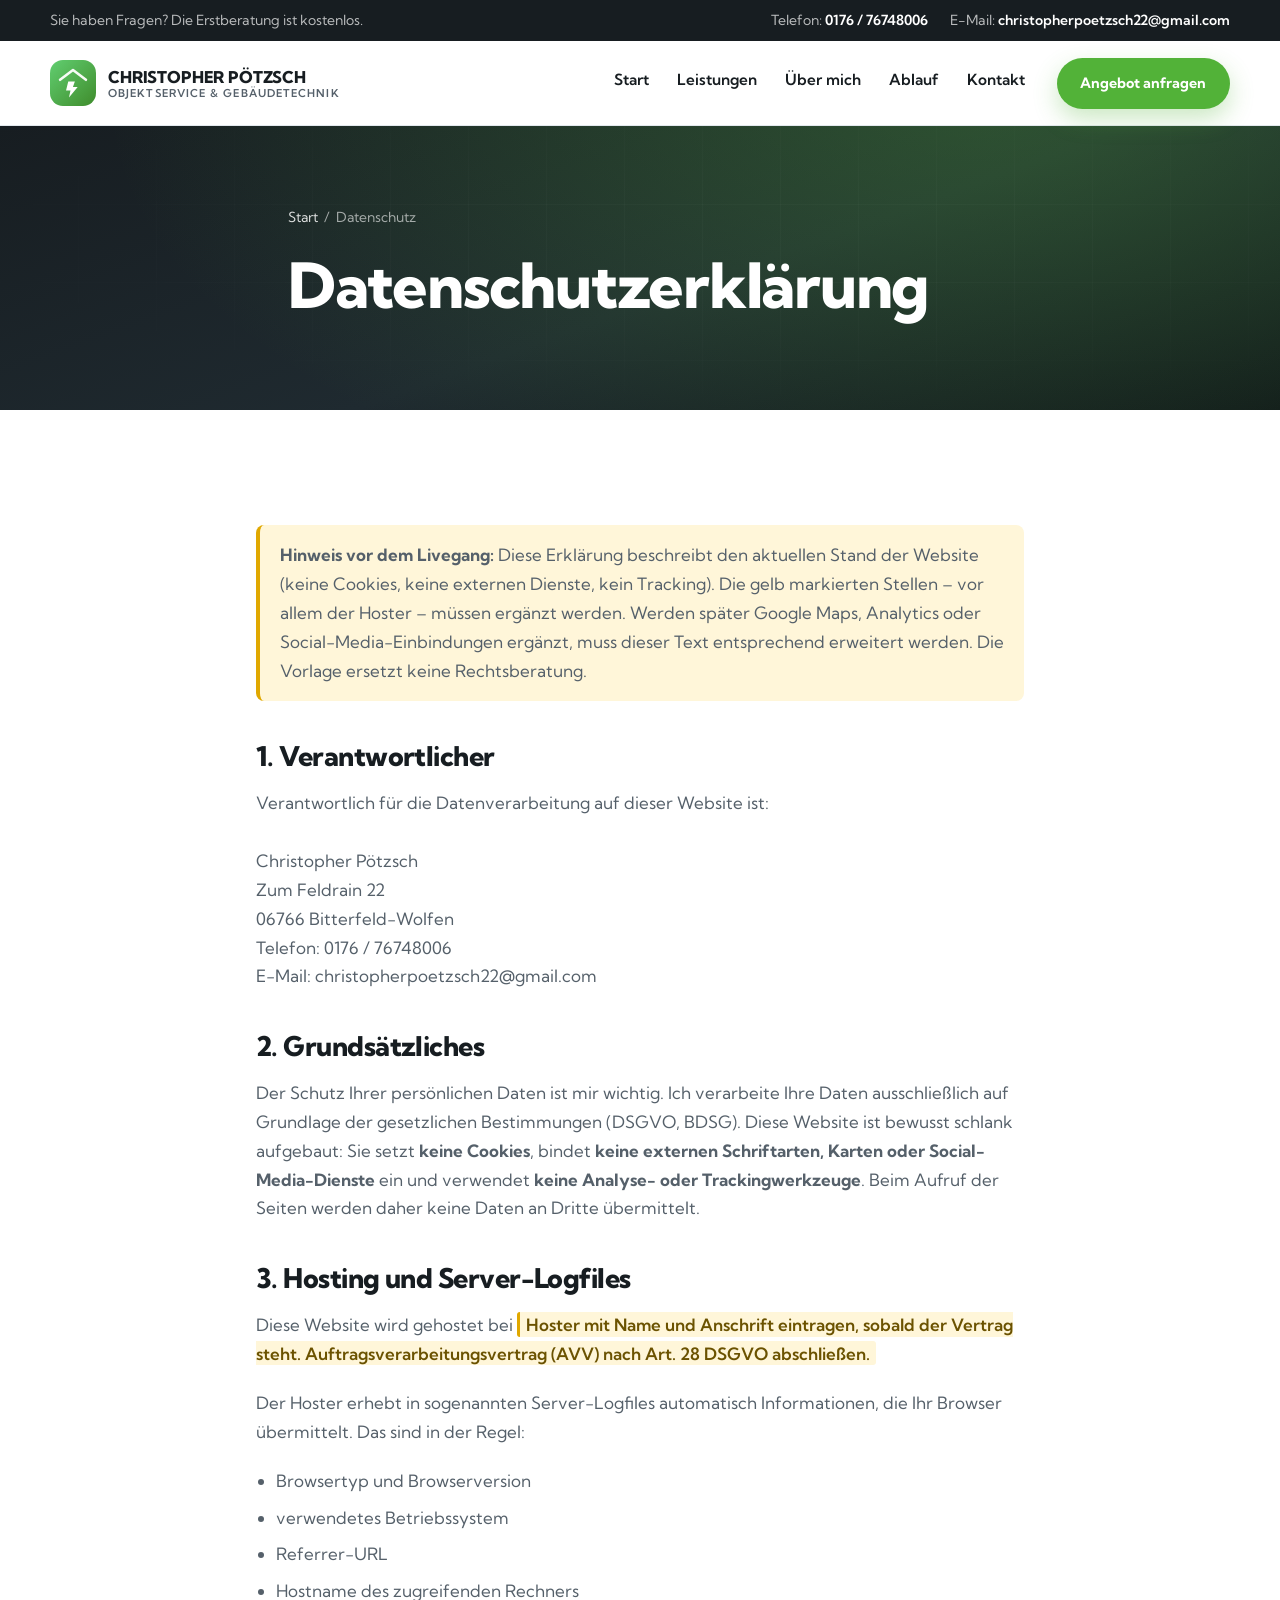
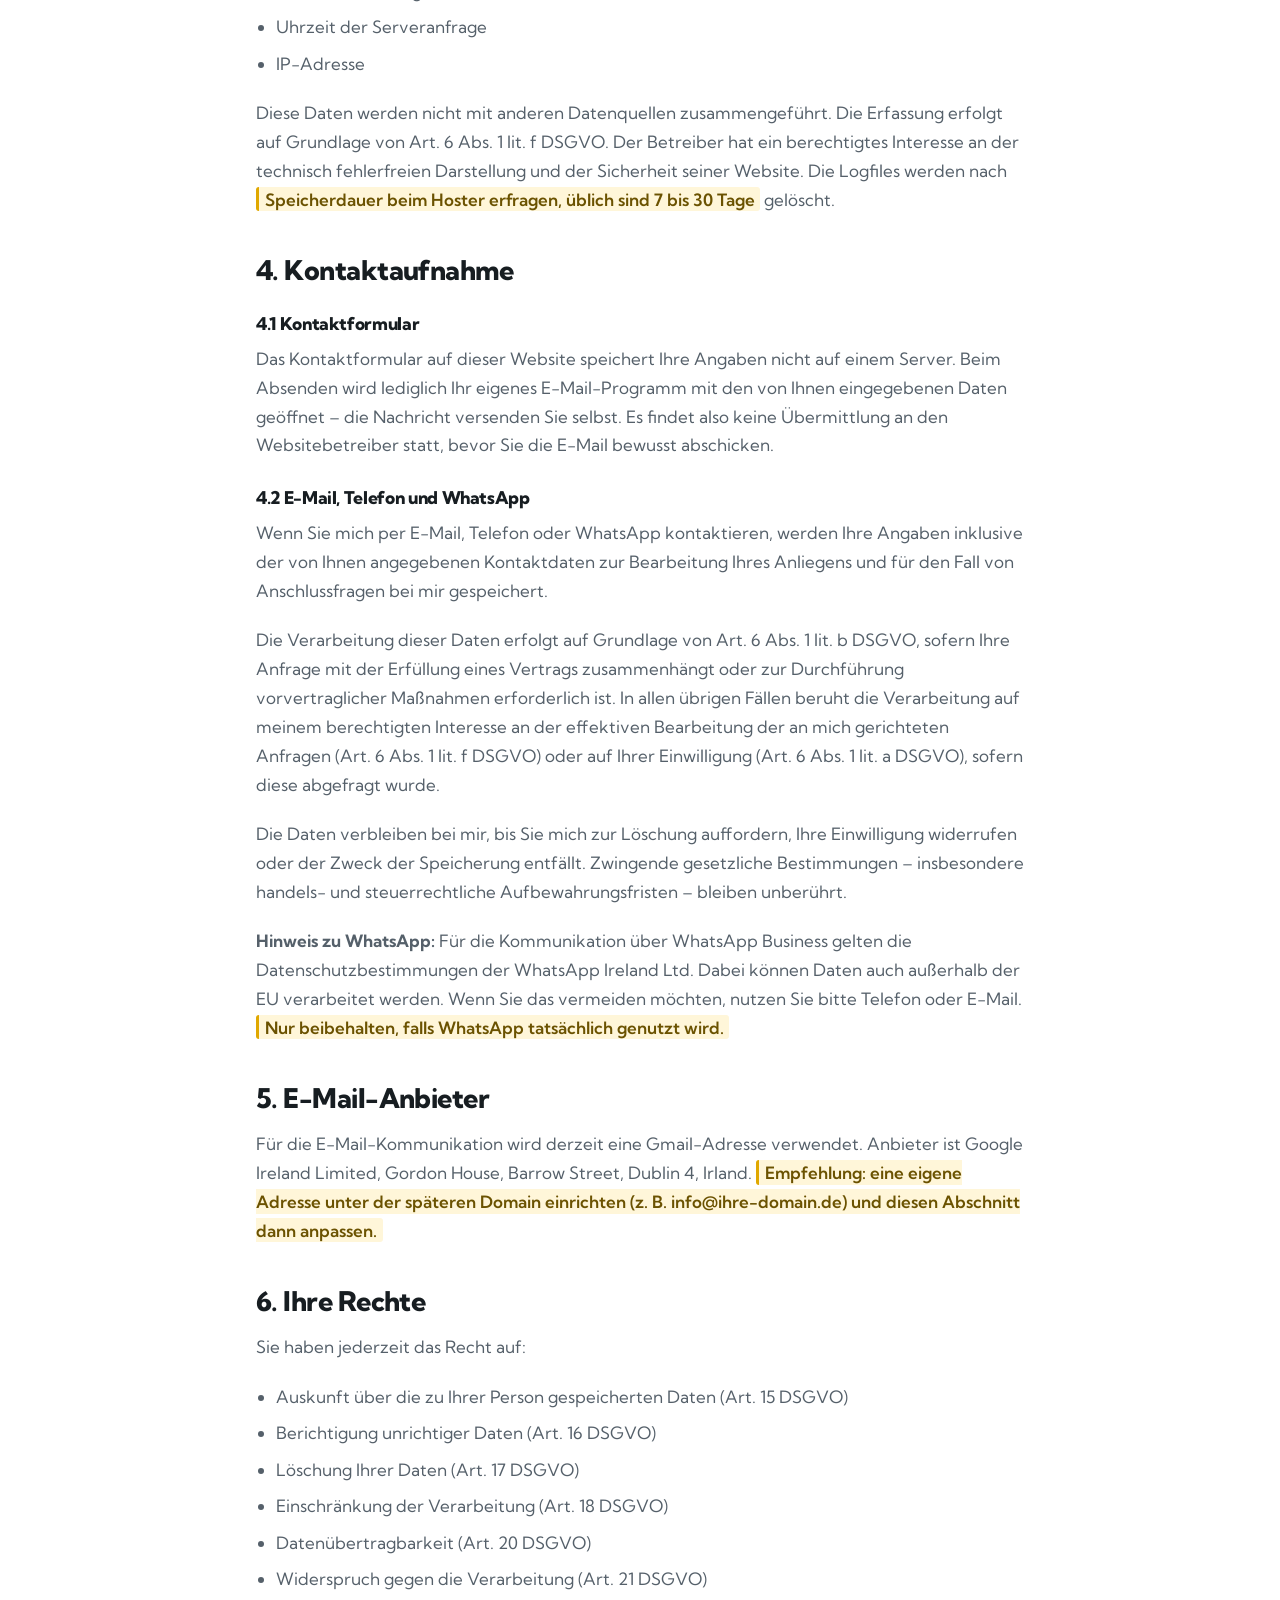
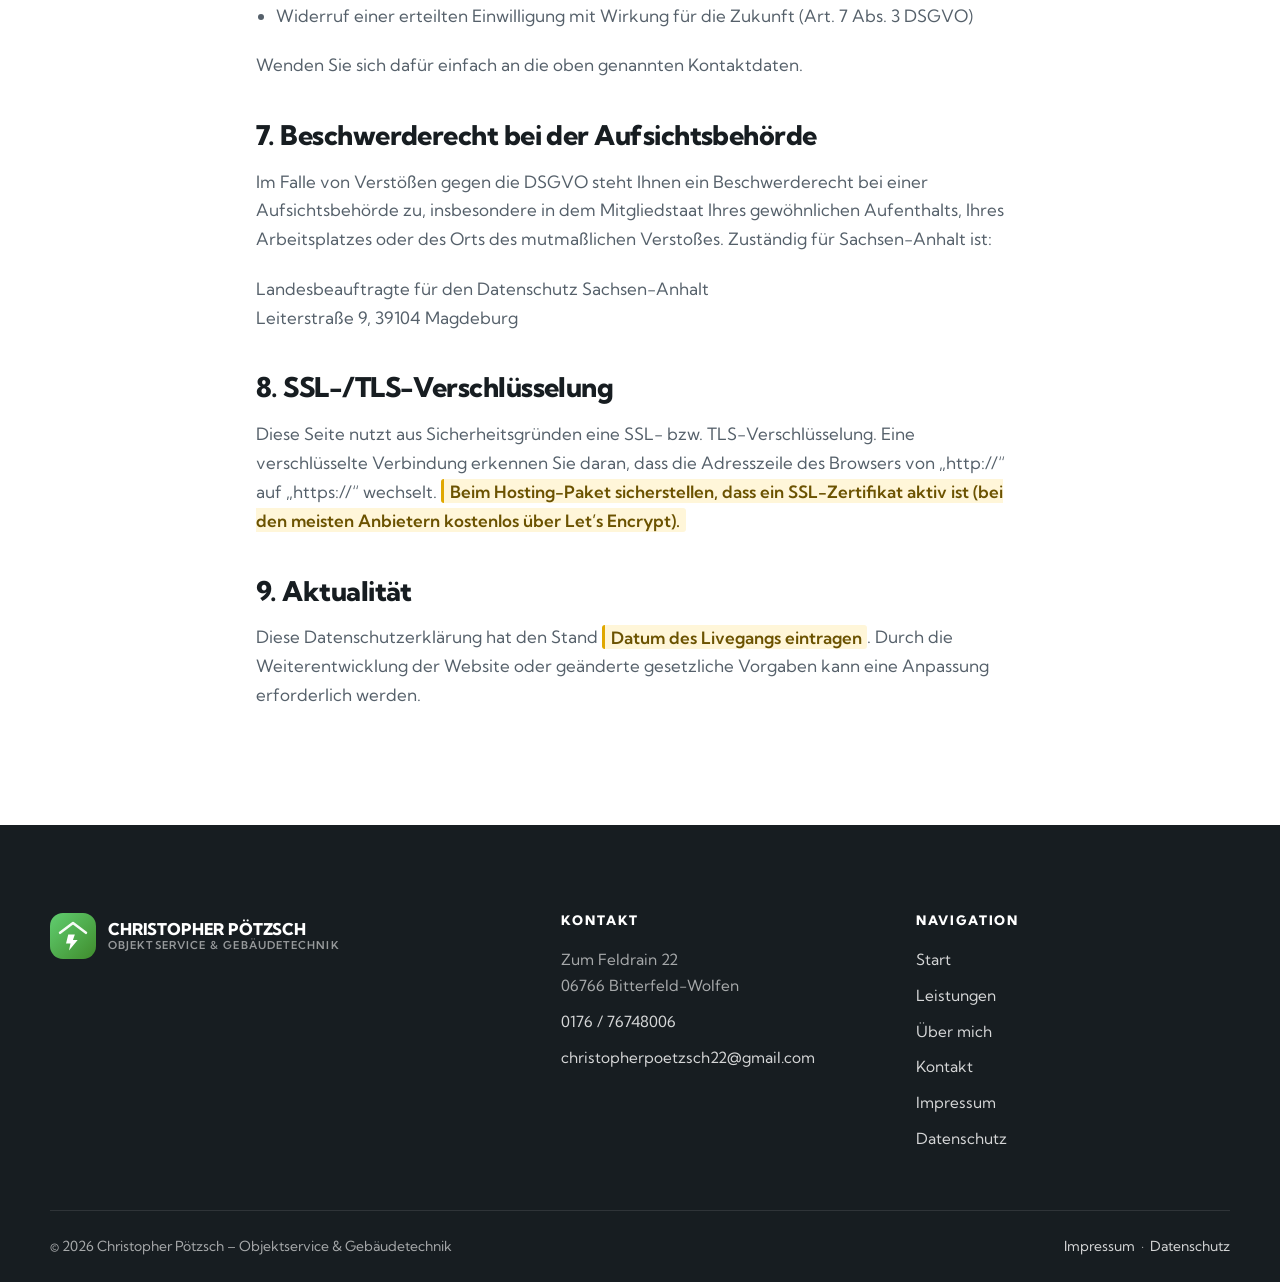
==== datenschutz.html @ bf3cfa96 "Initial" ====
<!DOCTYPE html>
<html lang="de">
<head>
<meta charset="UTF-8">
<meta name="viewport" content="width=device-width, initial-scale=1">
<title>Datenschutzerklärung – Christopher Pötzsch | Objektservice &amp; Gebäudetechnik</title>
<meta name="description" content="Informationen zur Verarbeitung personenbezogener Daten nach DSGVO.">
<meta name="robots" content="noindex, follow">
<link rel="icon" href="assets/img/logo.svg" type="image/svg+xml">
<script>document.documentElement.classList.add('js');</script>
<link rel="stylesheet" href="assets/css/style.css">
</head>
<body>
<a class="skip-link" href="#main">Zum Inhalt springen</a>

<div class="topbar">
  <div class="wrap topbar__inner">
    <span class="topbar__note">Sie haben Fragen? Die Erstberatung ist kostenlos.</span>
    <div class="topbar__contact">
      <span>Telefon: <a href="tel:+4917676748006">0176 / 76748006</a></span>
      <span>E-Mail: <a href="mailto:christopherpoetzsch22@gmail.com">christopherpoetzsch22@gmail.com</a></span>
    </div>
  </div>
</div>

<header class="header">
  <div class="wrap header__inner">
    <a class="logo" href="index.html">
      <img class="logo__mark" src="assets/img/logo.svg" alt="" width="46" height="46">
      <span class="logo__text">
        <span class="logo__name">Christopher Pötzsch</span>
        <span class="logo__sub">Objektservice &amp; Gebäudetechnik</span>
      </span>
    </a>
    <button class="nav-toggle" type="button" aria-expanded="false" aria-controls="hauptnavigation" aria-label="Menü öffnen">
      <span></span><span></span><span></span>
    </button>
    <nav class="nav" id="hauptnavigation" aria-label="Hauptnavigation">
      <ul class="nav__list">
        <li><a href="index.html">Start</a></li>
        <li><a href="leistungen.html">Leistungen</a></li>
        <li><a href="ueber-mich.html">Über mich</a></li>
        <li><a href="index.html#ablauf">Ablauf</a></li>
        <li><a href="kontakt.html">Kontakt</a></li>
      </ul>
      <a class="btn btn--primary btn--sm" href="kontakt.html">Angebot anfragen</a>
    </nav>
  </div>
</header>

<main id="main">

  <section class="hero hero--sub">
    <div class="wrap hero__inner">
      <p class="breadcrumb"><a href="index.html">Start</a> &nbsp;/&nbsp; Datenschutz</p>
      <h1>Datenschutzerklärung</h1>
    </div>
  </section>

  <section class="section">
    <div class="wrap legal">

      <p style="background:#fff6d9;border-left:4px solid #e0a800;padding:1rem 1.25rem;border-radius:8px;">
        <strong>Hinweis vor dem Livegang:</strong> Diese Erklärung beschreibt den aktuellen
        Stand der Website (keine Cookies, keine externen Dienste, kein Tracking). Die gelb
        markierten Stellen – vor allem der Hoster – müssen ergänzt werden. Werden später
        Google Maps, Analytics oder Social-Media-Einbindungen ergänzt, muss dieser Text
        entsprechend erweitert werden. Die Vorlage ersetzt keine Rechtsberatung.
      </p>

      <h2>1. Verantwortlicher</h2>
      <p>
        Verantwortlich für die Datenverarbeitung auf dieser Website ist:<br><br>
        Christopher Pötzsch<br>
        Zum Feldrain 22<br>
        06766 Bitterfeld-Wolfen<br>
        Telefon: 0176 / 76748006<br>
        E-Mail: christopherpoetzsch22@gmail.com
      </p>

      <h2>2. Grundsätzliches</h2>
      <p>
        Der Schutz Ihrer persönlichen Daten ist mir wichtig. Ich verarbeite Ihre Daten
        ausschließlich auf Grundlage der gesetzlichen Bestimmungen (DSGVO, BDSG). Diese
        Website ist bewusst schlank aufgebaut: Sie setzt <strong>keine Cookies</strong>,
        bindet <strong>keine externen Schriftarten, Karten oder Social-Media-Dienste</strong>
        ein und verwendet <strong>keine Analyse- oder Trackingwerkzeuge</strong>. Beim Aufruf
        der Seiten werden daher keine Daten an Dritte übermittelt.
      </p>

      <h2>3. Hosting und Server-Logfiles</h2>
      <p>
        Diese Website wird gehostet bei
        <span class="placeholder">Hoster mit Name und Anschrift eintragen, sobald der Vertrag steht.
        Auftragsverarbeitungsvertrag (AVV) nach Art. 28 DSGVO abschließen.</span>
      </p>
      <p>
        Der Hoster erhebt in sogenannten Server-Logfiles automatisch Informationen, die Ihr
        Browser übermittelt. Das sind in der Regel:
      </p>
      <ul>
        <li>Browsertyp und Browserversion</li>
        <li>verwendetes Betriebssystem</li>
        <li>Referrer-URL</li>
        <li>Hostname des zugreifenden Rechners</li>
        <li>Uhrzeit der Serveranfrage</li>
        <li>IP-Adresse</li>
      </ul>
      <p>
        Diese Daten werden nicht mit anderen Datenquellen zusammengeführt. Die Erfassung
        erfolgt auf Grundlage von Art. 6 Abs. 1 lit. f DSGVO. Der Betreiber hat ein
        berechtigtes Interesse an der technisch fehlerfreien Darstellung und der Sicherheit
        seiner Website. Die Logfiles werden nach
        <span class="placeholder">Speicherdauer beim Hoster erfragen, üblich sind 7 bis 30 Tage</span>
        gelöscht.
      </p>

      <h2>4. Kontaktaufnahme</h2>

      <h3>4.1 Kontaktformular</h3>
      <p>
        Das Kontaktformular auf dieser Website speichert Ihre Angaben nicht auf einem Server.
        Beim Absenden wird lediglich Ihr eigenes E-Mail-Programm mit den von Ihnen
        eingegebenen Daten geöffnet – die Nachricht versenden Sie selbst. Es findet also
        keine Übermittlung an den Websitebetreiber statt, bevor Sie die E-Mail bewusst
        abschicken.
      </p>

      <h3>4.2 E-Mail, Telefon und WhatsApp</h3>
      <p>
        Wenn Sie mich per E-Mail, Telefon oder WhatsApp kontaktieren, werden Ihre Angaben
        inklusive der von Ihnen angegebenen Kontaktdaten zur Bearbeitung Ihres Anliegens und
        für den Fall von Anschlussfragen bei mir gespeichert.
      </p>
      <p>
        Die Verarbeitung dieser Daten erfolgt auf Grundlage von Art. 6 Abs. 1 lit. b DSGVO,
        sofern Ihre Anfrage mit der Erfüllung eines Vertrags zusammenhängt oder zur
        Durchführung vorvertraglicher Maßnahmen erforderlich ist. In allen übrigen Fällen
        beruht die Verarbeitung auf meinem berechtigten Interesse an der effektiven
        Bearbeitung der an mich gerichteten Anfragen (Art. 6 Abs. 1 lit. f DSGVO) oder auf
        Ihrer Einwilligung (Art. 6 Abs. 1 lit. a DSGVO), sofern diese abgefragt wurde.
      </p>
      <p>
        Die Daten verbleiben bei mir, bis Sie mich zur Löschung auffordern, Ihre Einwilligung
        widerrufen oder der Zweck der Speicherung entfällt. Zwingende gesetzliche
        Bestimmungen – insbesondere handels- und steuerrechtliche Aufbewahrungsfristen –
        bleiben unberührt.
      </p>
      <p>
        <strong>Hinweis zu WhatsApp:</strong> Für die Kommunikation über WhatsApp Business
        gelten die Datenschutzbestimmungen der WhatsApp Ireland Ltd. Dabei können Daten auch
        außerhalb der EU verarbeitet werden. Wenn Sie das vermeiden möchten, nutzen Sie bitte
        Telefon oder E-Mail.
        <span class="placeholder">Nur beibehalten, falls WhatsApp tatsächlich genutzt wird.</span>
      </p>

      <h2>5. E-Mail-Anbieter</h2>
      <p>
        Für die E-Mail-Kommunikation wird derzeit eine Gmail-Adresse verwendet. Anbieter ist
        Google Ireland Limited, Gordon House, Barrow Street, Dublin 4, Irland.
        <span class="placeholder">Empfehlung: eine eigene Adresse unter der späteren Domain einrichten
        (z. B. info@ihre-domain.de) und diesen Abschnitt dann anpassen.</span>
      </p>

      <h2>6. Ihre Rechte</h2>
      <p>Sie haben jederzeit das Recht auf:</p>
      <ul>
        <li>Auskunft über die zu Ihrer Person gespeicherten Daten (Art. 15 DSGVO)</li>
        <li>Berichtigung unrichtiger Daten (Art. 16 DSGVO)</li>
        <li>Löschung Ihrer Daten (Art. 17 DSGVO)</li>
        <li>Einschränkung der Verarbeitung (Art. 18 DSGVO)</li>
        <li>Datenübertragbarkeit (Art. 20 DSGVO)</li>
        <li>Widerspruch gegen die Verarbeitung (Art. 21 DSGVO)</li>
        <li>Widerruf einer erteilten Einwilligung mit Wirkung für die Zukunft (Art. 7 Abs. 3 DSGVO)</li>
      </ul>
      <p>
        Wenden Sie sich dafür einfach an die oben genannten Kontaktdaten.
      </p>

      <h2>7. Beschwerderecht bei der Aufsichtsbehörde</h2>
      <p>
        Im Falle von Verstößen gegen die DSGVO steht Ihnen ein Beschwerderecht bei einer
        Aufsichtsbehörde zu, insbesondere in dem Mitgliedstaat Ihres gewöhnlichen
        Aufenthalts, Ihres Arbeitsplatzes oder des Orts des mutmaßlichen Verstoßes.
        Zuständig für Sachsen-Anhalt ist:
      </p>
      <p>
        Landesbeauftragte für den Datenschutz Sachsen-Anhalt<br>
        Leiterstraße 9, 39104 Magdeburg
      </p>

      <h2>8. SSL-/TLS-Verschlüsselung</h2>
      <p>
        Diese Seite nutzt aus Sicherheitsgründen eine SSL- bzw. TLS-Verschlüsselung. Eine
        verschlüsselte Verbindung erkennen Sie daran, dass die Adresszeile des Browsers von
        „http://“ auf „https://“ wechselt.
        <span class="placeholder">Beim Hosting-Paket sicherstellen, dass ein SSL-Zertifikat aktiv ist
        (bei den meisten Anbietern kostenlos über Let’s Encrypt).</span>
      </p>

      <h2>9. Aktualität</h2>
      <p>
        Diese Datenschutzerklärung hat den Stand
        <span class="placeholder">Datum des Livegangs eintragen</span>.
        Durch die Weiterentwicklung der Website oder geänderte gesetzliche Vorgaben kann eine
        Anpassung erforderlich werden.
      </p>

    </div>
  </section>

</main>

<footer class="footer">
  <div class="wrap footer__grid">
    <div>
      <a class="logo" href="index.html">
        <img class="logo__mark" src="assets/img/logo.svg" alt="" width="46" height="46">
        <span class="logo__text">
          <span class="logo__name">Christopher Pötzsch</span>
          <span class="logo__sub">Objektservice &amp; Gebäudetechnik</span>
        </span>
      </a>
    </div>
    <div>
      <h4>Kontakt</h4>
      <ul>
        <li>Zum Feldrain 22<br>06766 Bitterfeld-Wolfen</li>
        <li><a href="tel:+4917676748006">0176 / 76748006</a></li>
        <li><a href="mailto:christopherpoetzsch22@gmail.com">christopherpoetzsch22@gmail.com</a></li>
      </ul>
    </div>
    <div>
      <h4>Navigation</h4>
      <ul>
        <li><a href="index.html">Start</a></li>
        <li><a href="leistungen.html">Leistungen</a></li>
        <li><a href="ueber-mich.html">Über mich</a></li>
        <li><a href="kontakt.html">Kontakt</a></li>
        <li><a href="impressum.html">Impressum</a></li>
        <li><a href="datenschutz.html">Datenschutz</a></li>
      </ul>
    </div>
  </div>
  <div class="wrap footer__bar">
    <span>&copy; <span data-year>2026</span> Christopher Pötzsch – Objektservice &amp; Gebäudetechnik</span>
    <span><a href="impressum.html">Impressum</a> &nbsp;·&nbsp; <a href="datenschutz.html">Datenschutz</a></span>
  </div>
</footer>

<script src="assets/js/main.js" defer></script>
</body>
</html>
---- assets/css/style.css ----
/* ==========================================================================
   Christopher Pötzsch – Objektservice & Gebäudetechnik
   Stylesheet – handgeschrieben, keine externen Abhängigkeiten (DSGVO).
   ========================================================================== */

/* --- Schrift: lokal gehostet, keine Google-/Bunny-CDN-Verbindung ---------- */
@font-face {
  font-family: 'Kumbh Sans';
  font-style: normal;
  font-weight: 300 800;
  font-display: swap;
  src: url('../fonts/kumbh-sans-latin-ext.woff2') format('woff2');
  unicode-range: U+0100-02BA, U+02BD-02C5, U+02C7-02CC, U+02CE-02D7, U+02DD-02FF,
    U+0304, U+0308, U+0329, U+1D00-1DBF, U+1E00-1E9F, U+1EF2-1EFF, U+2020,
    U+20A0-20AB, U+20AD-20C0, U+2113, U+2C60-2C7F, U+A720-A7FF;
}
@font-face {
  font-family: 'Kumbh Sans';
  font-style: normal;
  font-weight: 300 800;
  font-display: swap;
  src: url('../fonts/kumbh-sans-latin.woff2') format('woff2');
  unicode-range: U+0000-00FF, U+0131, U+0152-0153, U+02BB-02BC, U+02C6, U+02DA,
    U+02DC, U+0304, U+0308, U+0329, U+2000-206F, U+20AC, U+2122, U+2191, U+2193,
    U+2212, U+2215, U+FEFF, U+FFFD;
}

/* --- Design-Tokens -------------------------------------------------------- */
:root {
  --green: #52b238;
  --green-light: #61ce70;
  --green-dark: #3f8c2c;
  --ink: #171d21;
  --ink-soft: #1f242e;
  --body: #55606a;
  --line: #e3e9ee;
  --wash: #f3f7fa;
  --white: #ffffff;

  --radius: 14px;
  --radius-lg: 22px;
  --shadow-sm: 0 2px 10px rgba(23, 29, 33, .06);
  --shadow: 0 12px 34px rgba(23, 29, 33, .09);
  --shadow-lg: 0 26px 60px rgba(23, 29, 33, .14);

  --wrap: 1180px;
  --gap: clamp(1.5rem, 4vw, 3rem);
  --section-y: clamp(4rem, 9vw, 7.5rem);

  --ease: cubic-bezier(.22, .61, .36, 1);
}

/* --- Reset / Basis -------------------------------------------------------- */
*, *::before, *::after { box-sizing: border-box; }
html { -webkit-text-size-adjust: 100%; scroll-behavior: smooth; }
@media (prefers-reduced-motion: reduce) {
  html { scroll-behavior: auto; }
  *, *::before, *::after { animation-duration: .001ms !important; transition-duration: .001ms !important; }
}

body {
  margin: 0;
  font-family: 'Kumbh Sans', -apple-system, BlinkMacSystemFont, 'Segoe UI', Arial, sans-serif;
  font-size: 1.0625rem;
  line-height: 1.7;
  color: var(--body);
  background: var(--white);
  overflow-x: hidden;
}
body.nav-open { overflow: hidden; }

img, svg { max-width: 100%; height: auto; display: block; }
a { color: var(--green); text-decoration: none; transition: color .2s var(--ease); }
a:hover { color: var(--green-dark); }
:focus-visible { outline: 3px solid var(--green); outline-offset: 3px; border-radius: 4px; }

h1, h2, h3, h4 {
  color: var(--ink);
  font-weight: 800;
  line-height: 1.15;
  letter-spacing: -.02em;
  margin: 0 0 .6em;
}
h1 { font-size: clamp(2.1rem, 5.4vw, 3.9rem); }
h2 { font-size: clamp(1.75rem, 3.9vw, 2.85rem); }
h3 { font-size: clamp(1.15rem, 2vw, 1.4rem); }
p { margin: 0 0 1.2em; }
p:last-child { margin-bottom: 0; }
ul { margin: 0 0 1.2em; padding-left: 1.15em; }
li { margin-bottom: .45em; }

/* --- Layout --------------------------------------------------------------- */
.wrap { width: min(100% - 2.5rem, var(--wrap)); margin-inline: auto; }
.section { padding-block: var(--section-y); }
.section--wash { background: var(--wash); }
.section--ink { background: var(--ink); color: rgba(255, 255, 255, .74); }
.section--ink h2, .section--ink h3 { color: #fff; }

.grid { display: grid; gap: var(--gap); }
@media (min-width: 800px) {
  .grid--2 { grid-template-columns: repeat(2, 1fr); }
  .grid--3 { grid-template-columns: repeat(3, 1fr); }
  .grid--4 { grid-template-columns: repeat(2, 1fr); }
}
@media (min-width: 1050px) { .grid--4 { grid-template-columns: repeat(4, 1fr); } }
@media (min-width: 560px) and (max-width: 799px) { .grid--3, .grid--4 { grid-template-columns: repeat(2, 1fr); } }

/* --- Bausteine ------------------------------------------------------------ */
.eyebrow {
  display: inline-flex; align-items: center; gap: .55rem;
  font-size: .8rem; font-weight: 700; letter-spacing: .16em; text-transform: uppercase;
  color: var(--green); margin-bottom: 1rem;
}
.eyebrow::before {
  content: ''; width: 28px; height: 2px; background: var(--green); border-radius: 2px;
}
.section--ink .eyebrow { color: var(--green-light); }
.section--ink .eyebrow::before { background: var(--green-light); }

.lead { font-size: 1.15rem; line-height: 1.65; }
.section-head { max-width: 46rem; margin-bottom: clamp(2.5rem, 5vw, 3.75rem); }
.section-head--center { margin-inline: auto; text-align: center; }

.btn {
  display: inline-flex; align-items: center; justify-content: center; gap: .6rem;
  padding: 1rem 1.9rem;
  font: inherit; font-weight: 700; font-size: .98rem;
  border: 2px solid transparent; border-radius: 100px; cursor: pointer;
  transition: transform .2s var(--ease), background-color .2s var(--ease),
              border-color .2s var(--ease), color .2s var(--ease), box-shadow .2s var(--ease);
}
.btn:hover { transform: translateY(-2px); }
.btn--primary { background: var(--green); color: #fff; box-shadow: 0 10px 24px rgba(82, 178, 56, .3); }
.btn--primary:hover { background: var(--green-dark); color: #fff; box-shadow: 0 14px 30px rgba(82, 178, 56, .38); }
.btn--ghost { border-color: rgba(255, 255, 255, .45); color: #fff; }
.btn--ghost:hover { border-color: #fff; background: #fff; color: var(--ink); }
.btn--outline { border-color: var(--line); color: var(--ink); background: #fff; }
.btn--outline:hover { border-color: var(--green); color: var(--green); }
.btn--sm { padding: .7rem 1.35rem; font-size: .9rem; }
.btn-row { display: flex; flex-wrap: wrap; gap: .9rem; }

/* --- Kopfbereich ---------------------------------------------------------- */
.topbar {
  background: var(--ink); color: rgba(255, 255, 255, .7);
  font-size: .875rem; padding: .55rem 0;
}
.topbar__inner { display: flex; flex-wrap: wrap; gap: .5rem 1.6rem; align-items: center; justify-content: space-between; }
.topbar a { color: #fff; font-weight: 600; }
.topbar a:hover { color: var(--green-light); }
.topbar__contact { display: flex; flex-wrap: wrap; gap: .4rem 1.4rem; }
@media (max-width: 700px) { .topbar__note { display: none; } }

.header {
  position: sticky; top: 0; z-index: 90;
  background: rgba(255, 255, 255, .96);
  backdrop-filter: blur(10px);
  border-bottom: 1px solid var(--line);
  transition: box-shadow .25s var(--ease);
}
.header.is-stuck { box-shadow: var(--shadow-sm); }
.header__inner { display: flex; align-items: center; justify-content: space-between; gap: 1.5rem; min-height: 84px; }

.logo { display: inline-flex; align-items: center; gap: .75rem; color: var(--ink); }
.logo:hover { color: var(--ink); }
.logo__mark { flex: none; width: 46px; height: 46px; }
.logo__text { display: flex; flex-direction: column; line-height: 1.15; }
.logo__name { font-weight: 800; font-size: 1.02rem; letter-spacing: -.01em; text-transform: uppercase; }
.logo__sub { font-size: .68rem; letter-spacing: .1em; text-transform: uppercase; color: var(--body); font-weight: 600; }
@media (max-width: 420px) { .logo__sub { display: none; } }

.nav { display: flex; align-items: center; gap: 2rem; }
.nav__list { display: flex; align-items: center; gap: 1.75rem; list-style: none; margin: 0; padding: 0; }
.nav__list a {
  position: relative; color: var(--ink); font-weight: 600; font-size: .96rem; padding-block: .4rem;
}
.nav__list a::after {
  content: ''; position: absolute; left: 0; bottom: 0; width: 0; height: 2px;
  background: var(--green); border-radius: 2px; transition: width .25s var(--ease);
}
.nav__list a:hover::after, .nav__list a[aria-current="page"]::after { width: 100%; }
.nav__list a[aria-current="page"] { color: var(--green); }

.nav-toggle {
  display: none; width: 46px; height: 46px; padding: 0;
  border: 1px solid var(--line); border-radius: 12px; background: #fff; cursor: pointer;
}
.nav-toggle span {
  display: block; width: 20px; height: 2px; margin: 4px auto; border-radius: 2px;
  background: var(--ink); transition: transform .25s var(--ease), opacity .2s var(--ease);
}
body.nav-open .nav-toggle span:nth-child(1) { transform: translateY(6px) rotate(45deg); }
body.nav-open .nav-toggle span:nth-child(2) { opacity: 0; }
body.nav-open .nav-toggle span:nth-child(3) { transform: translateY(-6px) rotate(-45deg); }

@media (max-width: 980px) {
  .nav-toggle { display: block; }
  .nav {
    position: fixed; inset: 0 0 0 auto; width: min(88vw, 340px);
    flex-direction: column; align-items: stretch; justify-content: flex-start; gap: 1.5rem;
    padding: 6.5rem 1.75rem 2rem; background: #fff; box-shadow: var(--shadow-lg);
    transform: translateX(105%); transition: transform .3s var(--ease); overflow-y: auto;
  }
  body.nav-open .nav { transform: translateX(0); }
  .nav__list { flex-direction: column; align-items: stretch; gap: .25rem; }
  .nav__list a { display: block; padding: .8rem 0; border-bottom: 1px solid var(--line); font-size: 1.05rem; }
  .nav .btn { width: 100%; }
}

/* --- Hero ----------------------------------------------------------------- */
.hero {
  position: relative; isolation: isolate; overflow: hidden;
  padding-block: clamp(4.5rem, 11vw, 8.5rem);
  background:
    radial-gradient(90rem 45rem at 78% -10%, rgba(82, 178, 56, .30), transparent 62%),
    linear-gradient(160deg, #171d21 0%, #1f2a30 55%, #10161a 100%);
  color: rgba(255, 255, 255, .78);
}
.hero::after {
  /* feine Rasterstruktur statt Stockfoto – ersetzbar durch echtes Objektfoto */
  content: ''; position: absolute; inset: 0; z-index: -1; opacity: .5;
  background-image:
    linear-gradient(rgba(255, 255, 255, .045) 1px, transparent 1px),
    linear-gradient(90deg, rgba(255, 255, 255, .045) 1px, transparent 1px);
  background-size: 78px 78px;
  mask-image: radial-gradient(70% 65% at 60% 40%, #000 30%, transparent 100%);
}
.hero h1 { color: #fff; max-width: 16ch; }
.hero h1 em { font-style: normal; color: var(--green-light); }
.hero__inner { max-width: 44rem; }
.hero .lead { max-width: 36rem; margin-bottom: 2.25rem; }
.hero .btn-row { margin-bottom: 3rem; }

.hero__badges { display: flex; flex-wrap: wrap; gap: .6rem 1.75rem; font-size: .92rem; }
.hero__badge { display: inline-flex; align-items: center; gap: .55rem; color: rgba(255, 255, 255, .85); font-weight: 600; }
.hero__badge svg { flex: none; width: 20px; height: 20px; color: var(--green-light); }

/* --- Vertrauensleiste ----------------------------------------------------- */
.trust { border-bottom: 1px solid var(--line); background: #fff; }
.trust__grid {
  display: grid; gap: 1px; background: var(--line);
  grid-template-columns: repeat(2, 1fr);
}
@media (min-width: 900px) { .trust__grid { grid-template-columns: repeat(4, 1fr); } }
.trust__item { background: #fff; padding: 2rem 1.5rem; text-align: center; }
.trust__value { display: block; font-size: 1.9rem; font-weight: 800; color: var(--ink); line-height: 1.1; }
.trust__label { font-size: .9rem; font-weight: 600; }

/* --- Karten --------------------------------------------------------------- */
.card {
  background: #fff; border: 1px solid var(--line); border-radius: var(--radius-lg);
  padding: clamp(1.6rem, 3vw, 2.25rem);
  transition: transform .25s var(--ease), box-shadow .25s var(--ease), border-color .25s var(--ease);
}
.card:hover { transform: translateY(-6px); box-shadow: var(--shadow); border-color: transparent; }
.card__icon {
  display: grid; place-items: center; width: 60px; height: 60px; margin-bottom: 1.4rem;
  border-radius: 18px; background: rgba(82, 178, 56, .12); color: var(--green);
}
.card__icon svg { width: 28px; height: 28px; }
.card h3 { margin-bottom: .55rem; }
.card p { font-size: .99rem; }
.card__list { list-style: none; padding: 0; margin: 1.2rem 0 0; font-size: .95rem; }
.card__list li { position: relative; padding-left: 1.6rem; margin-bottom: .5rem; }
.card__list li::before {
  content: ''; position: absolute; left: 0; top: .62em;
  width: 8px; height: 8px; border-radius: 50%; background: var(--green);
}

/* --- Vorteile (schlichte Liste) ------------------------------------------- */
.benefit { display: flex; gap: 1.1rem; }
.benefit__num {
  flex: none; width: 44px; height: 44px; display: grid; place-items: center;
  border-radius: 50%; background: rgba(82, 178, 56, .12); color: var(--green);
  font-weight: 800; font-size: .95rem;
}
.benefit h3 { font-size: 1.12rem; margin-bottom: .35rem; }
.benefit p { font-size: .97rem; margin: 0; }

/* --- Split-Bereich (Text + Panel) ----------------------------------------- */
.split { display: grid; gap: var(--gap); align-items: center; }
@media (min-width: 950px) { .split { grid-template-columns: 1fr 1fr; } }
.split--reverse > :first-child { order: 2; }
@media (max-width: 949px) { .split--reverse > :first-child { order: 0; } }

.panel {
  border-radius: var(--radius-lg); padding: clamp(1.75rem, 3.5vw, 2.75rem);
  background: linear-gradient(155deg, var(--ink) 0%, #232c33 100%);
  color: rgba(255, 255, 255, .78);
}
.panel h3 { color: #fff; }
.panel__row {
  display: flex; align-items: center; justify-content: space-between; gap: 1rem;
  padding: 1rem 0; border-bottom: 1px solid rgba(255, 255, 255, .1); font-size: .97rem;
}
.panel__row:last-child { border-bottom: 0; padding-bottom: 0; }
.panel__row strong { color: #fff; font-weight: 700; text-align: right; }

/* Bildplatzhalter – wird durch echte Fotos ersetzt */
.media-slot {
  position: relative; display: grid; place-items: center; min-height: 320px;
  border-radius: var(--radius-lg); border: 2px dashed var(--line);
  background: var(--wash); color: var(--body); text-align: center; padding: 2rem;
  font-size: .9rem;
}
.media-slot span { display: block; font-weight: 700; color: var(--ink); margin-bottom: .3rem; }

/* --- Ablauf --------------------------------------------------------------- */
.steps { counter-reset: step; display: grid; gap: 1.25rem; }
@media (min-width: 760px) { .steps { grid-template-columns: repeat(2, 1fr); } }
@media (min-width: 1080px) { .steps { grid-template-columns: repeat(5, 1fr); gap: 1rem; } }
.step {
  position: relative; padding: 2.25rem 1.4rem 1.75rem;
  background: #fff; border: 1px solid var(--line); border-radius: var(--radius);
}
.step::before {
  counter-increment: step; content: counter(step, decimal-leading-zero);
  position: absolute; top: -.9rem; left: 1.4rem;
  padding: .25rem .7rem; border-radius: 100px;
  background: var(--green); color: #fff; font-size: .8rem; font-weight: 800; letter-spacing: .04em;
}
.step h3 { font-size: 1.05rem; margin-bottom: .4rem; }
.step p { font-size: .93rem; margin: 0; }

/* --- Zielgruppen ---------------------------------------------------------- */
.pill-list { display: flex; flex-wrap: wrap; gap: .6rem; padding: 0; margin: 0; list-style: none; }
.pill-list li {
  margin: 0; padding: .55rem 1.1rem; border-radius: 100px;
  background: rgba(82, 178, 56, .1); color: var(--ink);
  font-size: .92rem; font-weight: 600;
}
.section--ink .pill-list li { background: rgba(255, 255, 255, .08); color: #fff; }

/* --- FAQ ------------------------------------------------------------------ */
.faq { max-width: 52rem; margin-inline: auto; }
.faq__item { border-bottom: 1px solid var(--line); }
.faq__item summary {
  display: flex; align-items: flex-start; justify-content: space-between; gap: 1.5rem;
  padding: 1.4rem 0; cursor: pointer; list-style: none;
  font-weight: 700; font-size: 1.08rem; color: var(--ink);
}
.faq__item summary::-webkit-details-marker { display: none; }
.faq__item summary::after {
  content: ''; flex: none; width: 22px; height: 22px; margin-top: .28rem;
  background: var(--green); mask: var(--icon-plus) center / contain no-repeat;
  -webkit-mask: var(--icon-plus) center / contain no-repeat;
  transition: transform .25s var(--ease);
}
.faq__item[open] summary::after { transform: rotate(45deg); }
.faq__item summary:hover { color: var(--green); }
.faq__answer { padding-bottom: 1.5rem; font-size: 1rem; }
:root {
  --icon-plus: url("data:image/svg+xml,%3Csvg xmlns='http://www.w3.org/2000/svg' viewBox='0 0 24 24'%3E%3Cpath d='M11 5h2v14h-2z'/%3E%3Cpath d='M5 11h14v2H5z'/%3E%3C/svg%3E");
}

/* --- CTA-Band ------------------------------------------------------------- */
.cta-band {
  background:
    radial-gradient(60rem 30rem at 85% 20%, rgba(82, 178, 56, .28), transparent 60%),
    linear-gradient(150deg, #171d21, #1e272c);
  color: rgba(255, 255, 255, .78); text-align: center;
}
.cta-band h2 { color: #fff; }
.cta-band .btn-row { justify-content: center; }

/* --- Kontakt / Formular --------------------------------------------------- */
.contact-grid { display: grid; gap: var(--gap); }
@media (min-width: 950px) { .contact-grid { grid-template-columns: 1fr 1.15fr; } }

.contact-item { display: flex; gap: 1rem; margin-bottom: 1.75rem; }
.contact-item:last-child { margin-bottom: 0; }
.contact-item__icon {
  flex: none; display: grid; place-items: center; width: 46px; height: 46px;
  border-radius: 14px; background: rgba(82, 178, 56, .12); color: var(--green);
}
.contact-item__icon svg { width: 22px; height: 22px; }
.contact-item h3 { font-size: 1rem; margin-bottom: .15rem; }
.contact-item p { font-size: .98rem; margin: 0; }

.form {
  background: #fff; border: 1px solid var(--line); border-radius: var(--radius-lg);
  padding: clamp(1.5rem, 3.5vw, 2.5rem); box-shadow: var(--shadow-sm);
}
.form__grid { display: grid; gap: 1.15rem; }
@media (min-width: 620px) { .form__row-2 { display: grid; grid-template-columns: 1fr 1fr; gap: 1.15rem; } }
.field { display: flex; flex-direction: column; gap: .4rem; }
.field label { font-size: .88rem; font-weight: 700; color: var(--ink); }
.field input, .field select, .field textarea {
  width: 100%; padding: .85rem 1rem;
  font: inherit; font-size: .98rem; color: var(--ink);
  background: var(--wash); border: 1px solid var(--line); border-radius: 12px;
  transition: border-color .2s var(--ease), background-color .2s var(--ease);
}
.field textarea { min-height: 145px; resize: vertical; }
.field input:focus, .field select:focus, .field textarea:focus {
  outline: none; background: #fff; border-color: var(--green);
  box-shadow: 0 0 0 4px rgba(82, 178, 56, .14);
}
.field--check { flex-direction: row; align-items: flex-start; gap: .7rem; }
.field--check input { width: 20px; height: 20px; flex: none; margin-top: .18rem; accent-color: var(--green); }
.field--check label { font-size: .87rem; font-weight: 500; color: var(--body); line-height: 1.55; }
.form__note { font-size: .82rem; margin-top: 1rem; }
.hp { position: absolute; left: -9999px; width: 1px; height: 1px; overflow: hidden; }

/* --- Fußbereich ----------------------------------------------------------- */
.footer { background: var(--ink); color: rgba(255, 255, 255, .62); padding-top: clamp(3.5rem, 7vw, 5.5rem); font-size: .96rem; }
.footer a { color: rgba(255, 255, 255, .82); }
.footer a:hover { color: var(--green-light); }
.footer__grid { display: grid; gap: 2.5rem; padding-bottom: 3rem; }
@media (min-width: 760px) { .footer__grid { grid-template-columns: 1.5fr 1fr 1fr; } }
.footer h4 { color: #fff; font-size: .82rem; letter-spacing: .14em; text-transform: uppercase; margin-bottom: 1.2rem; }
.footer ul { list-style: none; padding: 0; margin: 0; }
.footer li { margin-bottom: .6rem; }
.footer .logo__name, .footer .logo { color: #fff; }
.footer .logo__sub { color: rgba(255, 255, 255, .55); }
.footer__bar {
  display: flex; flex-wrap: wrap; gap: .6rem 1.5rem; justify-content: space-between;
  padding-block: 1.5rem; border-top: 1px solid rgba(255, 255, 255, .1); font-size: .87rem;
}

/* --- Rechtstexte ---------------------------------------------------------- */
.legal { max-width: 48rem; }
.legal h2 { font-size: clamp(1.35rem, 2.6vw, 1.7rem); margin-top: 2.5rem; }
.legal h3 { font-size: 1.1rem; margin-top: 1.75rem; }
.legal .placeholder {
  background: #fff6d9; border-left: 3px solid #e0a800; padding: .1rem .35rem; border-radius: 3px;
  font-weight: 600; color: #6b5200;
}

/* --- Hilfsklassen --------------------------------------------------------- */
.skip-link {
  position: absolute; left: 1rem; top: -4rem; z-index: 200;
  padding: .75rem 1.25rem; background: var(--green); color: #fff; font-weight: 700;
  border-radius: 0 0 10px 10px; transition: top .2s var(--ease);
}
.skip-link:focus { top: 0; color: #fff; }
.text-center { text-align: center; }
.mt-2 { margin-top: 2rem; }

/* Einblenden beim Scrollen */
.js .reveal { opacity: 0; transform: translateY(22px); transition: opacity .6s var(--ease), transform .6s var(--ease); }
.js .reveal.is-visible { opacity: 1; transform: none; }
@media (prefers-reduced-motion: reduce) { .js .reveal { opacity: 1; transform: none; } }

@media print {
  .topbar, .header, .nav-toggle, .cta-band, .form { display: none !important; }
  body { color: #000; }
}

/* --- Unterseiten-Kopf ------------------------------------------------------ */
.hero--sub { padding-block: clamp(3rem, 7vw, 5rem); }
.hero--sub h1 { max-width: 22ch; margin-bottom: .5rem; }
.hero--sub .lead { margin-bottom: 0; }

.breadcrumb { font-size: .87rem; margin-bottom: 1.25rem; color: rgba(255, 255, 255, .6); }
.breadcrumb a { color: rgba(255, 255, 255, .85); }
.breadcrumb a:hover { color: var(--green-light); }

/* Detail-Leistungsblock */
.service-block { scroll-margin-top: 110px; }
.service-block + .service-block { margin-top: var(--section-y); }
.service-block__tag {
  display: inline-block; padding: .3rem .85rem; margin-bottom: 1rem;
  border-radius: 100px; background: rgba(82, 178, 56, .12); color: var(--green-dark);
  font-size: .8rem; font-weight: 700; letter-spacing: .08em; text-transform: uppercase;
}
.check-list { list-style: none; padding: 0; margin: 1.5rem 0 0; display: grid; gap: .7rem; }
@media (min-width: 620px) { .check-list { grid-template-columns: repeat(2, 1fr); } }
.check-list li { position: relative; padding-left: 2rem; margin: 0; font-size: .98rem; }
.check-list li::before {
  content: ''; position: absolute; left: 0; top: .18em; width: 20px; height: 20px;
  border-radius: 50%; background: rgba(82, 178, 56, .14);
}
.check-list li::after {
  content: ''; position: absolute; left: 5px; top: .5em; width: 10px; height: 6px;
  border-left: 2px solid var(--green); border-bottom: 2px solid var(--green);
  transform: rotate(-45deg);
}
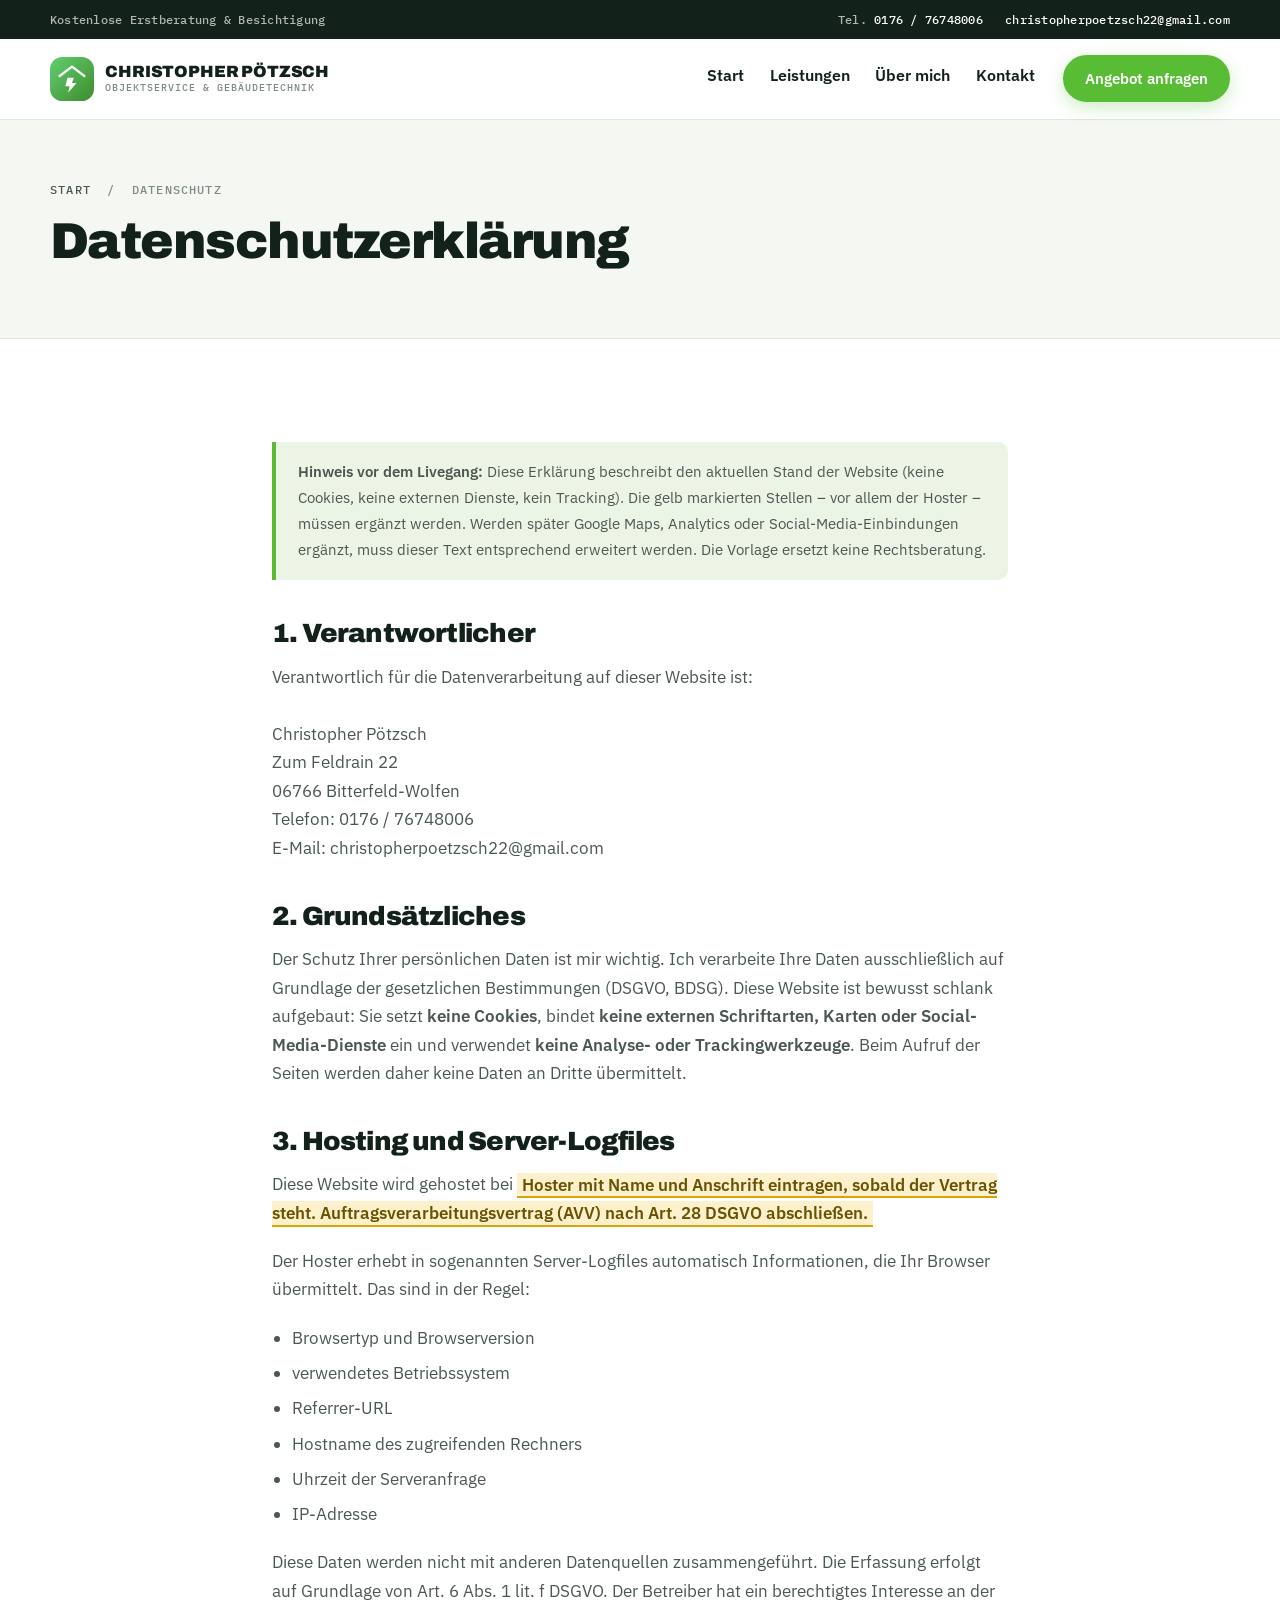
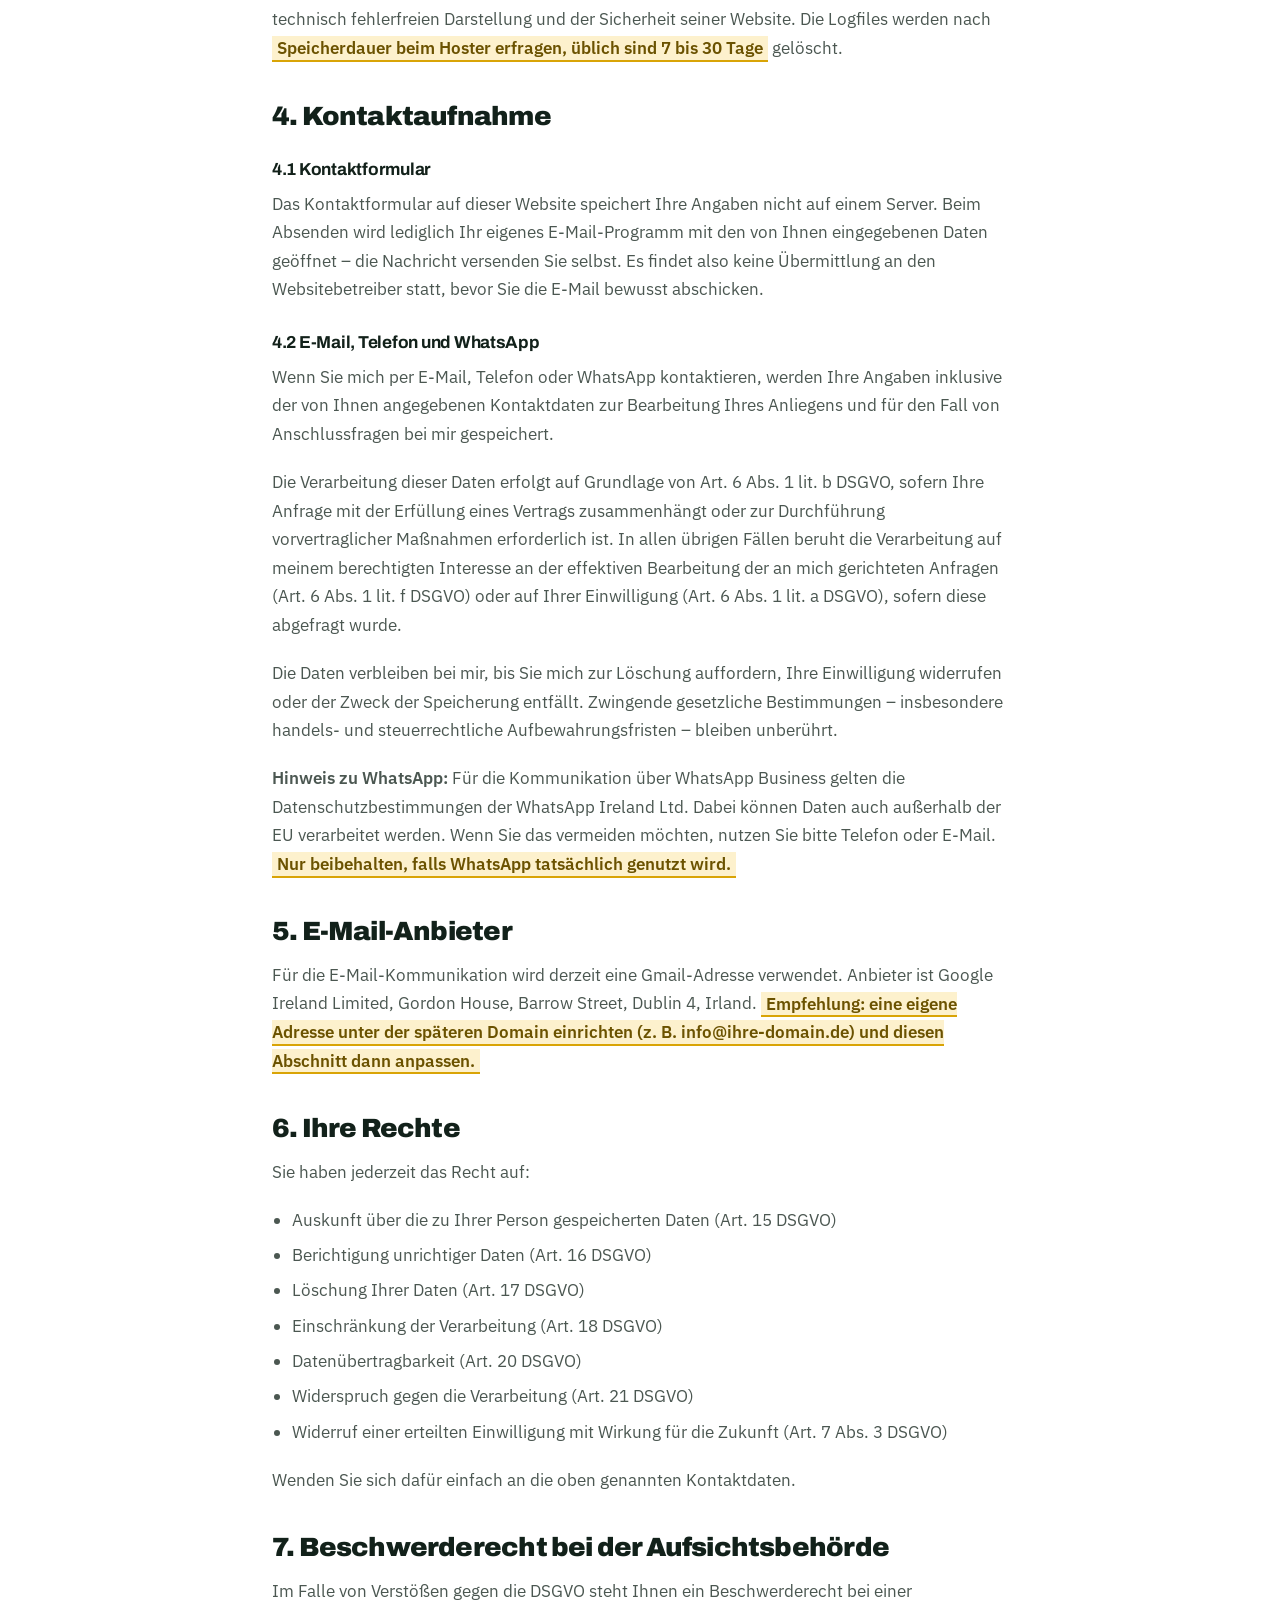
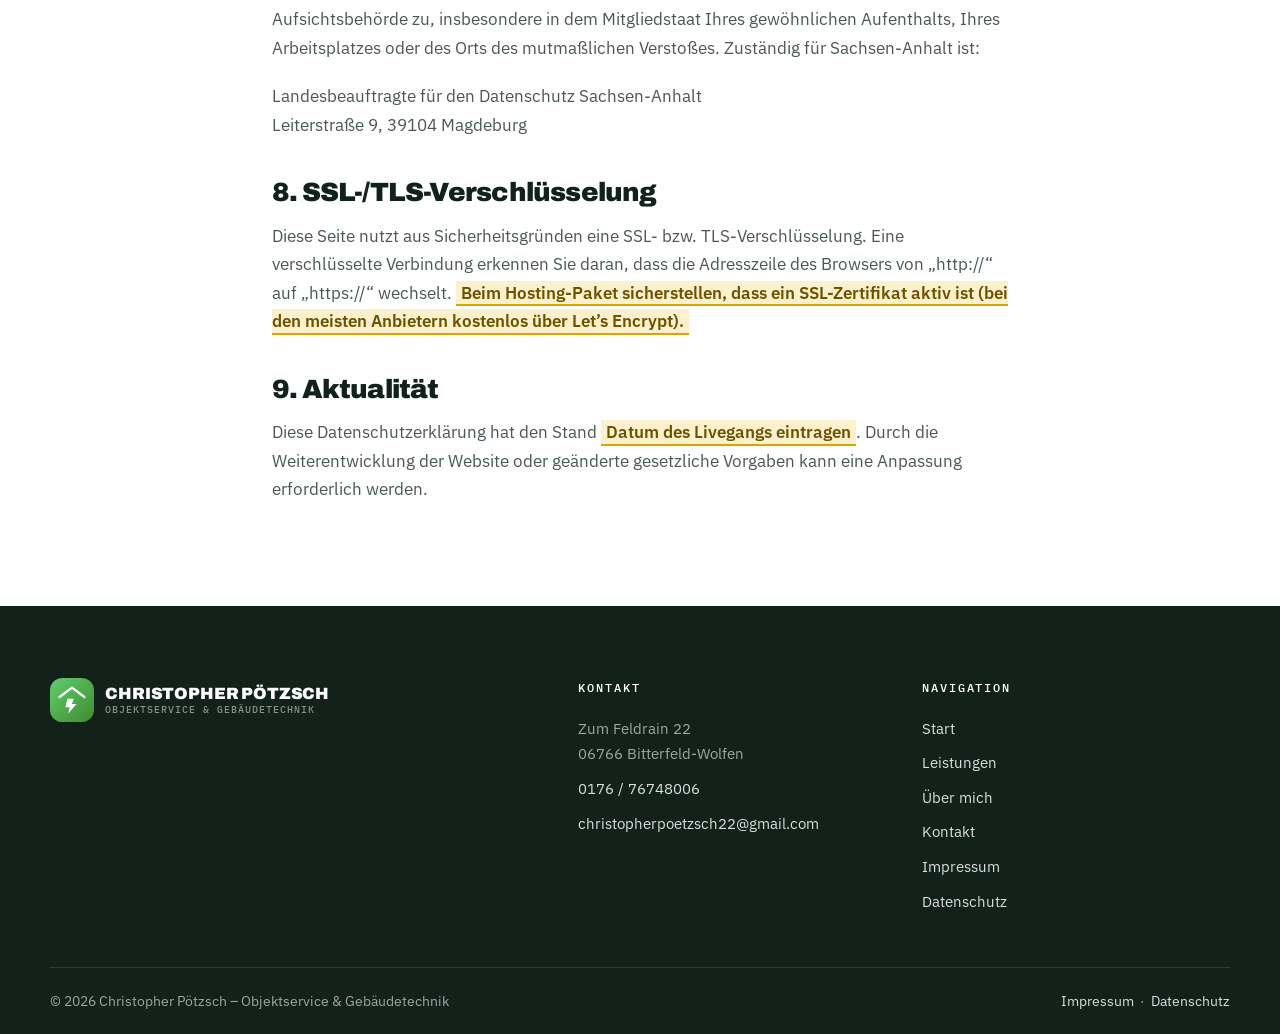
==== commit 6aadef21: "final" ====
--- a/datenschutz.html
+++ b/datenschutz.html
@@ -6,6 +6,7 @@
 <title>Datenschutzerklärung – Christopher Pötzsch | Objektservice &amp; Gebäudetechnik</title>
 <meta name="description" content="Informationen zur Verarbeitung personenbezogener Daten nach DSGVO.">
 <meta name="robots" content="noindex, follow">
+<meta name="theme-color" content="#12211a">
 <link rel="icon" href="assets/img/logo.svg" type="image/svg+xml">
 <script>document.documentElement.classList.add('js');</script>
 <link rel="stylesheet" href="assets/css/style.css">
@@ -15,10 +16,10 @@
 
 <div class="topbar">
   <div class="wrap topbar__inner">
-    <span class="topbar__note">Sie haben Fragen? Die Erstberatung ist kostenlos.</span>
+    <span class="topbar__note">Kostenlose Erstberatung &amp; Besichtigung</span>
     <div class="topbar__contact">
-      <span>Telefon: <a href="tel:+4917676748006">0176 / 76748006</a></span>
-      <span>E-Mail: <a href="mailto:christopherpoetzsch22@gmail.com">christopherpoetzsch22@gmail.com</a></span>
+      <span>Tel. <a href="tel:+4917676748006">0176 / 76748006</a></span>
+      <span class="topbar__note"><a href="mailto:christopherpoetzsch22@gmail.com">christopherpoetzsch22@gmail.com</a></span>
     </div>
   </div>
 </div>
@@ -26,7 +27,7 @@
 <header class="header">
   <div class="wrap header__inner">
     <a class="logo" href="index.html">
-      <img class="logo__mark" src="assets/img/logo.svg" alt="" width="46" height="46">
+      <img class="logo__mark" src="assets/img/logo.svg" alt="" width="44" height="44">
       <span class="logo__text">
         <span class="logo__name">Christopher Pötzsch</span>
         <span class="logo__sub">Objektservice &amp; Gebäudetechnik</span>
@@ -40,7 +41,6 @@
         <li><a href="index.html">Start</a></li>
         <li><a href="leistungen.html">Leistungen</a></li>
         <li><a href="ueber-mich.html">Über mich</a></li>
-        <li><a href="index.html#ablauf">Ablauf</a></li>
         <li><a href="kontakt.html">Kontakt</a></li>
       </ul>
       <a class="btn btn--primary btn--sm" href="kontakt.html">Angebot anfragen</a>
@@ -50,8 +50,8 @@
 
 <main id="main">
 
-  <section class="hero hero--sub">
-    <div class="wrap hero__inner">
+  <section class="pagehead">
+    <div class="wrap">
       <p class="breadcrumb"><a href="index.html">Start</a> &nbsp;/&nbsp; Datenschutz</p>
       <h1>Datenschutzerklärung</h1>
     </div>
@@ -60,7 +60,7 @@
   <section class="section">
     <div class="wrap legal">
 
-      <p style="background:#fff6d9;border-left:4px solid #e0a800;padding:1rem 1.25rem;border-radius:8px;">
+      <p class="hint">
         <strong>Hinweis vor dem Livegang:</strong> Diese Erklärung beschreibt den aktuellen
         Stand der Website (keine Cookies, keine externen Dienste, kein Tracking). Die gelb
         markierten Stellen – vor allem der Hoster – müssen ergänzt werden. Werden später
@@ -215,7 +215,7 @@
   <div class="wrap footer__grid">
     <div>
       <a class="logo" href="index.html">
-        <img class="logo__mark" src="assets/img/logo.svg" alt="" width="46" height="46">
+        <img class="logo__mark" src="assets/img/logo.svg" alt="" width="44" height="44">
         <span class="logo__text">
           <span class="logo__name">Christopher Pötzsch</span>
           <span class="logo__sub">Objektservice &amp; Gebäudetechnik</span>
@@ -248,6 +248,17 @@
   </div>
 </footer>
 
+<div class="mobile-bar">
+  <a class="mobile-bar__btn mobile-bar__btn--call" href="tel:+4917676748006">
+    <svg viewBox="0 0 24 24" fill="none" stroke="currentColor" stroke-width="2" stroke-linecap="round" stroke-linejoin="round" aria-hidden="true"><path d="M22 16.9v3a2 2 0 0 1-2.2 2 19.8 19.8 0 0 1-8.6-3.1 19.5 19.5 0 0 1-6-6A19.8 19.8 0 0 1 2.1 4.2 2 2 0 0 1 4.1 2h3a2 2 0 0 1 2 1.7c.1 1 .4 1.9.7 2.8a2 2 0 0 1-.5 2.1L8.1 9.9a16 16 0 0 0 6 6l1.3-1.2a2 2 0 0 1 2.1-.5c.9.3 1.8.6 2.8.7a2 2 0 0 1 1.7 2Z"/></svg>
+    Anrufen
+  </a>
+  <a class="mobile-bar__btn" href="https://wa.me/4917676748006">
+    <svg viewBox="0 0 24 24" fill="none" stroke="currentColor" stroke-width="2" stroke-linecap="round" stroke-linejoin="round" aria-hidden="true"><path d="M21 11.5a8.4 8.4 0 0 1-8.5 8.4 8.5 8.5 0 0 1-4-1L3 20l1.2-5.3a8.4 8.4 0 0 1-1.1-4.2A8.4 8.4 0 0 1 11.6 3 8.4 8.4 0 0 1 21 11.5Z"/></svg>
+    WhatsApp
+  </a>
+</div>
+
 <script src="assets/js/main.js" defer></script>
 </body>
 </html>
--- a/assets/css/style.css
+++ b/assets/css/style.css
@@ -1,477 +1,554 @@
 /* ==========================================================================
    Christopher Pötzsch – Objektservice & Gebäudetechnik
-   Stylesheet – handgeschrieben, keine externen Abhängigkeiten (DSGVO).
+   Handgeschrieben, keine externen Verbindungen (DSGVO).
+
+   Gestaltung: helle Grundfläche, kräftige Akzente.
+   Schrift  : Archivo (Überschriften, erinnert an Fahrzeug- und Bauschilder)
+              IBM Plex Sans (Fließtext), IBM Plex Mono (Labels, technische Daten)
+   Signatur : der Gewerke-Block – vier Felder, die zu einem Block verbunden
+              sind. Zeigt bildlich, was der Betrieb anbietet: alles aus einer Hand.
    ========================================================================== */
 
-/* --- Schrift: lokal gehostet, keine Google-/Bunny-CDN-Verbindung ---------- */
+/* --- Schriften: lokal gehostet, kein Google-CDN --------------------------- */
 @font-face {
-  font-family: 'Kumbh Sans';
-  font-style: normal;
-  font-weight: 300 800;
-  font-display: swap;
-  src: url('../fonts/kumbh-sans-latin-ext.woff2') format('woff2');
-  unicode-range: U+0100-02BA, U+02BD-02C5, U+02C7-02CC, U+02CE-02D7, U+02DD-02FF,
-    U+0304, U+0308, U+0329, U+1D00-1DBF, U+1E00-1E9F, U+1EF2-1EFF, U+2020,
-    U+20A0-20AB, U+20AD-20C0, U+2113, U+2C60-2C7F, U+A720-A7FF;
+  font-family: 'Archivo'; font-style: normal; font-weight: 700 900; font-display: swap;
+  src: url('../fonts/archivo-latin-ext.woff2') format('woff2');
+  unicode-range: U+0100-02BA, U+02BD-02C5, U+02C7-02CC, U+02CE-02D7, U+02DD-02FF, U+0304,
+    U+0308, U+0329, U+1D00-1DBF, U+1E00-1E9F, U+1EF2-1EFF, U+2020, U+20A0-20AB, U+20AD-20C0,
+    U+2113, U+2C60-2C7F, U+A720-A7FF;
 }
 @font-face {
-  font-family: 'Kumbh Sans';
-  font-style: normal;
-  font-weight: 300 800;
-  font-display: swap;
-  src: url('../fonts/kumbh-sans-latin.woff2') format('woff2');
-  unicode-range: U+0000-00FF, U+0131, U+0152-0153, U+02BB-02BC, U+02C6, U+02DA,
-    U+02DC, U+0304, U+0308, U+0329, U+2000-206F, U+20AC, U+2122, U+2191, U+2193,
-    U+2212, U+2215, U+FEFF, U+FFFD;
-}
-
-/* --- Design-Tokens -------------------------------------------------------- */
+  font-family: 'Archivo'; font-style: normal; font-weight: 700 900; font-display: swap;
+  src: url('../fonts/archivo-latin.woff2') format('woff2');
+  unicode-range: U+0000-00FF, U+0131, U+0152-0153, U+02BB-02BC, U+02C6, U+02DA, U+02DC,
+    U+0304, U+0308, U+0329, U+2000-206F, U+20AC, U+2122, U+2191, U+2193, U+2212, U+2215,
+    U+FEFF, U+FFFD;
+}
+@font-face {
+  font-family: 'Plex Sans'; font-style: normal; font-weight: 400 600; font-display: swap;
+  src: url('../fonts/plex-sans-latin-ext.woff2') format('woff2');
+  unicode-range: U+0100-02BA, U+02BD-02C5, U+02C7-02CC, U+02CE-02D7, U+02DD-02FF, U+0304,
+    U+0308, U+0329, U+1D00-1DBF, U+1E00-1E9F, U+1EF2-1EFF, U+2020, U+20A0-20AB, U+20AD-20C0,
+    U+2113, U+2C60-2C7F, U+A720-A7FF;
+}
+@font-face {
+  font-family: 'Plex Sans'; font-style: normal; font-weight: 400 600; font-display: swap;
+  src: url('../fonts/plex-sans-latin.woff2') format('woff2');
+  unicode-range: U+0000-00FF, U+0131, U+0152-0153, U+02BB-02BC, U+02C6, U+02DA, U+02DC,
+    U+0304, U+0308, U+0329, U+2000-206F, U+20AC, U+2122, U+2191, U+2193, U+2212, U+2215,
+    U+FEFF, U+FFFD;
+}
+@font-face {
+  font-family: 'Plex Mono'; font-style: normal; font-weight: 500; font-display: swap;
+  src: url('../fonts/plex-mono-latin-ext.woff2') format('woff2');
+  unicode-range: U+0100-02BA, U+02BD-02C5, U+02C7-02CC, U+02CE-02D7, U+02DD-02FF, U+0304,
+    U+0308, U+0329, U+1D00-1DBF, U+1E00-1E9F, U+1EF2-1EFF, U+2020, U+20A0-20AB, U+20AD-20C0,
+    U+2113, U+2C60-2C7F, U+A720-A7FF;
+}
+@font-face {
+  font-family: 'Plex Mono'; font-style: normal; font-weight: 500; font-display: swap;
+  src: url('../fonts/plex-mono-latin.woff2') format('woff2');
+  unicode-range: U+0000-00FF, U+0131, U+0152-0153, U+02BB-02BC, U+02C6, U+02DA, U+02DC,
+    U+0304, U+0308, U+0329, U+2000-206F, U+20AC, U+2122, U+2191, U+2193, U+2212, U+2215,
+    U+FEFF, U+FFFD;
+}
+
+/* --- Tokens --------------------------------------------------------------- */
 :root {
-  --green: #52b238;
-  --green-light: #61ce70;
-  --green-dark: #3f8c2c;
-  --ink: #171d21;
-  --ink-soft: #1f242e;
-  --body: #55606a;
-  --line: #e3e9ee;
-  --wash: #f3f7fa;
+  --green: #46941f;          /* Text- und Linienakzent (kontraststark auf Weiß) */
+  --green-bright: #58bd35;   /* Flächen, Buttons */
+  --green-dark: #33711a;
+  --tint: #ecf5e5;           /* zarte grüne Fläche */
+  --tint-deep: #dcecd0;
+
+  --ink: #12211a;            /* Überschriften, Fußbereich */
+  --body: #4b5751;
+  --muted: #7d8a83;
+
+  --line: #e1e7dc;
+  --line-strong: #c6d0c0;
+  --wash: #f5f7f2;           /* Sektionsfläche, leicht warm */
   --white: #ffffff;
 
-  --radius: 14px;
-  --radius-lg: 22px;
-  --shadow-sm: 0 2px 10px rgba(23, 29, 33, .06);
-  --shadow: 0 12px 34px rgba(23, 29, 33, .09);
-  --shadow-lg: 0 26px 60px rgba(23, 29, 33, .14);
+  --r: 16px;
+  --r-sm: 10px;
+  --shadow: 0 8px 26px rgba(18, 33, 26, .07);
+  --shadow-lift: 0 16px 40px rgba(18, 33, 26, .11);
 
   --wrap: 1180px;
-  --gap: clamp(1.5rem, 4vw, 3rem);
-  --section-y: clamp(4rem, 9vw, 7.5rem);
+  --gap: clamp(1.5rem, 3.5vw, 2.75rem);
+  --section-y: clamp(3.75rem, 8vw, 7rem);
 
   --ease: cubic-bezier(.22, .61, .36, 1);
 }
 
-/* --- Reset / Basis -------------------------------------------------------- */
+/* --- Basis ---------------------------------------------------------------- */
 *, *::before, *::after { box-sizing: border-box; }
 html { -webkit-text-size-adjust: 100%; scroll-behavior: smooth; }
+
+body {
+  margin: 0;
+  font-family: 'Plex Sans', -apple-system, BlinkMacSystemFont, 'Segoe UI', Arial, sans-serif;
+  font-size: 1.0625rem;
+  line-height: 1.68;
+  color: var(--body);
+  background: var(--white);
+  overflow-x: hidden;
+  -webkit-font-smoothing: antialiased;
+}
+body.nav-open { overflow: hidden; }
+
+img, svg { max-width: 100%; height: auto; display: block; }
+a { color: var(--green); text-decoration: none; transition: color .15s var(--ease); }
+a:hover { color: var(--green-dark); }
+:focus-visible { outline: 3px solid var(--green); outline-offset: 3px; border-radius: 4px; }
+
+h1, h2, h3 {
+  font-family: 'Archivo', Impact, sans-serif;
+  color: var(--ink);
+  font-weight: 900;
+  line-height: 1.06;
+  letter-spacing: -.03em;
+  margin: 0 0 .55em;
+  text-wrap: balance;
+}
+h1 { font-size: clamp(2.05rem, 5.2vw, 3.15rem); }
+h2 { font-size: clamp(1.85rem, 4.2vw, 2.85rem); }
+h3 { font-size: 1.2rem; font-weight: 700; letter-spacing: -.015em; line-height: 1.25; }
+p { margin: 0 0 1.15em; }
+p:last-child { margin-bottom: 0; }
+ul { margin: 0 0 1.15em; padding-left: 1.15em; }
+li { margin-bottom: .4em; }
+strong { font-weight: 600; }
+
+/* --- Layout --------------------------------------------------------------- */
+.wrap { width: min(100% - 2.25rem, var(--wrap)); margin-inline: auto; }
+.section { padding-block: var(--section-y); }
+.section--wash { background: var(--wash); }
+
+.grid { display: grid; gap: var(--gap); }
+@media (min-width: 780px) {
+  .grid--2 { grid-template-columns: repeat(2, 1fr); }
+  .grid--3 { grid-template-columns: repeat(3, 1fr); }
+}
+@media (min-width: 560px) and (max-width: 779px) { .grid--3 { grid-template-columns: repeat(2, 1fr); } }
+
+/* --- Textbausteine -------------------------------------------------------- */
+.eyebrow {
+  display: block;
+  font-family: 'Plex Mono', ui-monospace, monospace;
+  font-size: .75rem; font-weight: 500; letter-spacing: .16em; text-transform: uppercase;
+  color: var(--green); margin-bottom: 1rem;
+}
+.lead { font-size: clamp(1.05rem, 1.6vw, 1.18rem); line-height: 1.62; }
+.section-head { max-width: 44rem; margin-bottom: clamp(2.25rem, 4.5vw, 3.5rem); }
+
+.btn {
+  display: inline-flex; align-items: center; justify-content: center; gap: .55rem;
+  min-height: 52px; padding: .8rem 1.8rem;
+  font-family: inherit; font-weight: 600; font-size: 1rem;
+  border: 2px solid transparent; border-radius: 100px; cursor: pointer;
+  transition: background-color .18s var(--ease), border-color .18s var(--ease),
+              color .18s var(--ease), transform .18s var(--ease), box-shadow .18s var(--ease);
+}
+.btn--primary { background: var(--green-bright); color: #fff; border-color: var(--green-bright); box-shadow: 0 6px 18px rgba(88, 189, 53, .28); }
+.btn--primary:hover { background: var(--green-dark); border-color: var(--green-dark); color: #fff; transform: translateY(-2px); box-shadow: 0 10px 24px rgba(51, 113, 26, .3); }
+.btn--outline { border-color: var(--line-strong); color: var(--ink); background: #fff; }
+.btn--outline:hover { border-color: var(--ink); color: var(--ink); transform: translateY(-2px); }
+.btn--sm { min-height: 44px; padding: .55rem 1.25rem; font-size: .94rem; }
+.btn-row { display: flex; flex-wrap: wrap; gap: .8rem; align-items: center; }
+
+/* --- Kopfbereich ---------------------------------------------------------- */
+.topbar {
+  background: var(--ink); color: rgba(255, 255, 255, .68);
+  font-family: 'Plex Mono', ui-monospace, monospace;
+  font-size: .78rem; letter-spacing: .02em; padding: .55rem 0;
+}
+.topbar__inner { display: flex; flex-wrap: wrap; gap: .3rem 1.5rem; align-items: center; justify-content: space-between; }
+.topbar a { color: #fff; }
+.topbar a:hover { color: var(--green-bright); }
+.topbar__contact { display: flex; flex-wrap: wrap; gap: .3rem 1.4rem; }
+@media (max-width: 720px) { .topbar__note { display: none; } }
+
+.header { position: sticky; top: 0; z-index: 90; background: rgba(255, 255, 255, .94); backdrop-filter: blur(8px); border-bottom: 1px solid var(--line); }
+.header__inner { display: flex; align-items: center; justify-content: space-between; gap: 1.25rem; min-height: 80px; }
+
+.logo { display: inline-flex; align-items: center; gap: .7rem; color: var(--ink); }
+.logo:hover { color: var(--ink); }
+.logo__mark { flex: none; width: 44px; height: 44px; }
+.logo__text { display: flex; flex-direction: column; line-height: 1.15; }
+.logo__name { font-family: 'Archivo', sans-serif; font-weight: 900; font-size: 1.02rem; letter-spacing: -.01em; text-transform: uppercase; }
+.logo__sub { font-family: 'Plex Mono', monospace; font-size: .63rem; letter-spacing: .1em; text-transform: uppercase; color: var(--muted); }
+@media (max-width: 400px) { .logo__sub { display: none; } }
+
+.nav { display: flex; align-items: center; gap: 1.75rem; }
+.nav__list { display: flex; align-items: center; gap: 1.6rem; list-style: none; margin: 0; padding: 0; }
+.nav__list a { color: var(--ink); font-weight: 600; font-size: .97rem; padding-block: .35rem; }
+.nav__list a:hover { color: var(--green); }
+.nav__list a[aria-current="page"] { color: var(--green); box-shadow: inset 0 -2px 0 var(--green); }
+
+.nav-toggle { display: none; width: 48px; height: 48px; padding: 0; border: 1px solid var(--line-strong); border-radius: 12px; background: #fff; cursor: pointer; }
+.nav-toggle span { display: block; width: 20px; height: 2px; margin: 4px auto; background: var(--ink); transition: transform .2s var(--ease), opacity .15s var(--ease); }
+body.nav-open .nav-toggle span:nth-child(1) { transform: translateY(6px) rotate(45deg); }
+body.nav-open .nav-toggle span:nth-child(2) { opacity: 0; }
+body.nav-open .nav-toggle span:nth-child(3) { transform: translateY(-6px) rotate(-45deg); }
+
+@media (max-width: 920px) {
+  .nav-toggle { display: block; }
+  .nav {
+    position: fixed; inset: 0 0 0 auto; width: min(88vw, 330px);
+    flex-direction: column; align-items: stretch; justify-content: flex-start; gap: 1.5rem;
+    padding: 6.5rem 1.5rem 2rem; background: #fff; box-shadow: -12px 0 40px rgba(18, 33, 26, .14);
+    transform: translateX(103%); transition: transform .28s var(--ease); overflow-y: auto;
+  }
+  body.nav-open .nav { transform: translateX(0); }
+  .nav__list { flex-direction: column; align-items: stretch; gap: 0; }
+  .nav__list a { display: block; padding: .95rem 0; border-bottom: 1px solid var(--line); font-size: 1.08rem; }
+  .nav__list a[aria-current="page"] { box-shadow: none; }
+  .nav .btn { width: 100%; }
+}
+
+/* --- Hero ----------------------------------------------------------------- */
+.hero {
+  position: relative; overflow: hidden;
+  background: var(--wash);
+  border-bottom: 1px solid var(--line);
+  padding-block: clamp(2.75rem, 6vw, 5rem);
+}
+.hero__grid { display: grid; gap: clamp(2rem, 4vw, 3.25rem); align-items: center; }
+@media (min-width: 980px) { .hero__grid { grid-template-columns: 1.18fr 1fr; } }
+
+.hero h1 { margin-bottom: 1.1rem; }
+.hero h1 em { font-style: normal; color: var(--green); }
+.hero .lead { max-width: 33rem; margin-bottom: 1.9rem; }
+.hero .btn-row { margin-bottom: 2.1rem; }
+
+.hero__badges { list-style: none; margin: 0; padding: 0; display: grid; gap: .55rem; }
+.hero__badges li { display: flex; align-items: flex-start; gap: .6rem; margin: 0; font-size: .96rem; font-weight: 600; color: var(--ink); }
+.hero__badges svg { flex: none; width: 19px; height: 19px; margin-top: .22rem; color: var(--green-bright); }
+
+.hero__media { position: relative; }
+.hero__card {
+  position: relative; z-index: 2;
+  background: var(--ink); color: rgba(255, 255, 255, .74);
+  border-radius: var(--r); padding: 1.4rem 1.55rem;
+  max-width: 21rem; margin: -3rem 0 0 auto;
+  box-shadow: var(--shadow-lift);
+}
+.hero__card .label { display: block; font-family: 'Plex Mono', monospace; font-size: .7rem; letter-spacing: .16em; text-transform: uppercase; color: var(--green-bright); margin-bottom: .45rem; }
+.hero__card .tel { display: block; font-family: 'Archivo', sans-serif; font-weight: 900; font-size: 1.6rem; letter-spacing: -.02em; color: #fff; margin-bottom: .35rem; }
+.hero__card .tel:hover { color: var(--green-bright); }
+.hero__card small { font-size: .86rem; line-height: 1.5; display: block; }
+
+/* --- Kennzahlenleiste ----------------------------------------------------- */
+.trust { background: var(--white); border-bottom: 1px solid var(--line); }
+.trust__grid { display: grid; grid-template-columns: repeat(2, 1fr); }
+@media (min-width: 900px) { .trust__grid { grid-template-columns: repeat(4, 1fr); } }
+.trust__item { padding: 1.9rem 1.25rem; border-right: 1px solid var(--line); }
+.trust__item:last-child { border-right: 0; }
+@media (max-width: 899px) {
+  .trust__item:nth-child(2n) { border-right: 0; }
+  .trust__item:nth-child(-n+2) { border-bottom: 1px solid var(--line); }
+}
+.trust__value { display: block; font-family: 'Archivo', sans-serif; font-weight: 900; font-size: clamp(1.9rem, 3.4vw, 2.5rem); color: var(--ink); line-height: 1; letter-spacing: -.035em; margin-bottom: .3rem; }
+.trust__label { font-size: .89rem; color: var(--body); }
+
+/* --- Signatur: Gewerke-Block ---------------------------------------------
+   Vier Felder, die zu einem Block verbunden sind – die Leistungsbereiche
+   greifen ineinander, statt vier lose Karten zu sein.
+   ------------------------------------------------------------------------ */
+.gewerke {
+  display: grid; gap: 0;
+  background: var(--white);
+  border: 1px solid var(--line);
+  border-left: 5px solid var(--green-bright);
+  border-radius: var(--r);
+  overflow: hidden;
+  box-shadow: var(--shadow);
+}
+@media (min-width: 860px) { .gewerke { grid-template-columns: 1fr 1fr; } }
+
+.gewerk {
+  padding: clamp(1.6rem, 3vw, 2.4rem);
+  border-bottom: 1px solid var(--line);
+  transition: background-color .2s var(--ease);
+}
+.gewerk:last-child { border-bottom: 0; }
+@media (min-width: 860px) {
+  .gewerk:nth-child(odd) { border-right: 1px solid var(--line); }
+  .gewerk:nth-child(-n+2) { border-bottom: 1px solid var(--line); }
+  .gewerk:nth-child(n+3) { border-bottom: 0; }
+}
+.gewerk:hover { background: var(--wash); }
+
+.gewerk__head { display: flex; align-items: center; gap: .85rem; margin-bottom: .9rem; }
+.gewerk__icon { flex: none; display: grid; place-items: center; width: 46px; height: 46px; border-radius: 12px; background: var(--tint); color: var(--green); }
+.gewerk__icon svg { width: 24px; height: 24px; }
+.gewerk h3 { margin: 0; }
+.gewerk p { font-size: .97rem; margin-bottom: .9rem; }
+.gewerk ul { list-style: none; padding: 0; margin: 0; font-size: .93rem; }
+.gewerk li { position: relative; padding-left: 1.15rem; margin-bottom: .35rem; }
+.gewerk li::before { content: ''; position: absolute; left: 0; top: .62em; width: 6px; height: 6px; border-radius: 2px; background: var(--green-bright); }
+
+/* --- Karten (Vorteile, Qualifikationen) ----------------------------------- */
+.card {
+  background: #fff; border: 1px solid var(--line); border-radius: var(--r);
+  padding: clamp(1.5rem, 2.6vw, 2rem);
+  transition: transform .2s var(--ease), box-shadow .2s var(--ease);
+}
+.card:hover { transform: translateY(-3px); box-shadow: var(--shadow); }
+.card h3 { margin-bottom: .5rem; }
+.card p { font-size: .97rem; margin: 0; }
+.card ul { list-style: none; padding: 0; margin: .9rem 0 0; font-size: .95rem; }
+.card li { position: relative; padding-left: 1.15rem; margin-bottom: .4rem; }
+.card li::before { content: ''; position: absolute; left: 0; top: .62em; width: 6px; height: 6px; border-radius: 2px; background: var(--green-bright); }
+
+/* --- Faktenkasten --------------------------------------------------------- */
+.factbox { background: var(--tint); border-radius: var(--r); padding: clamp(1.5rem, 2.8vw, 2.1rem); }
+.factbox--plain { background: #fff; border: 1px solid var(--line); }
+.factbox h3 { font-family: 'Plex Mono', monospace; font-size: .74rem; font-weight: 500; letter-spacing: .16em; text-transform: uppercase; color: var(--green-dark); margin-bottom: 1.1rem; }
+.factbox__row { display: flex; flex-wrap: wrap; align-items: baseline; justify-content: space-between; gap: .3rem 1rem; padding: .72rem 0; border-bottom: 1px solid rgba(18, 33, 26, .1); font-size: .95rem; }
+.factbox__row:last-child { border-bottom: 0; padding-bottom: 0; }
+.factbox__row strong { color: var(--ink); font-weight: 600; text-align: right; }
+
+/* Bildplatzhalter – durch echte Fotos ersetzen */
+.media-slot {
+  display: grid; place-items: center; min-height: 300px;
+  border: 2px dashed var(--line-strong); border-radius: var(--r);
+  background: #fff; color: var(--muted); text-align: center; padding: 2rem;
+  font-size: .88rem; line-height: 1.55;
+}
+.media-slot span { display: block; font-weight: 600; color: var(--body); margin-bottom: .3rem; }
+.media-slot--hero { min-height: clamp(280px, 36vw, 400px); }
+
+/* --- Ablauf: echte Reihenfolge, deshalb nummeriert ------------------------ */
+.steps { display: grid; gap: 1rem; }
+@media (min-width: 700px) { .steps { grid-template-columns: repeat(2, 1fr); } }
+@media (min-width: 1080px) { .steps { grid-template-columns: repeat(5, 1fr); } }
+.step { background: #fff; border: 1px solid var(--line); border-radius: var(--r); padding: 1.5rem 1.35rem; }
+.step__num { display: block; font-family: 'Plex Mono', monospace; font-size: .74rem; font-weight: 500; letter-spacing: .14em; color: var(--green); margin-bottom: .75rem; }
+.step h3 { font-size: 1.05rem; margin-bottom: .4rem; }
+.step p { font-size: .93rem; margin: 0; }
+
+/* --- Merkmalslisten ------------------------------------------------------- */
+.pill-list { display: flex; flex-wrap: wrap; gap: .5rem; padding: 0; margin: 0; list-style: none; }
+.pill-list li { margin: 0; padding: .45rem 1rem; border-radius: 100px; background: var(--tint); color: var(--ink); font-size: .9rem; font-weight: 600; }
+.factbox .pill-list li { background: #fff; }
+
+/* --- FAQ ------------------------------------------------------------------ */
+.faq { max-width: 52rem; border-top: 1px solid var(--line-strong); }
+.faq__item { border-bottom: 1px solid var(--line-strong); }
+.faq__item summary {
+  display: flex; align-items: flex-start; justify-content: space-between; gap: 1.5rem;
+  padding: 1.3rem 0; cursor: pointer; list-style: none;
+  font-family: 'Archivo', sans-serif; font-weight: 700; font-size: 1.08rem;
+  letter-spacing: -.015em; color: var(--ink);
+}
+.faq__item summary::-webkit-details-marker { display: none; }
+.faq__item summary::after {
+  content: ''; flex: none; width: 18px; height: 18px; margin-top: .3rem;
+  background: var(--green-bright);
+  mask: var(--icon-plus) center / contain no-repeat;
+  -webkit-mask: var(--icon-plus) center / contain no-repeat;
+  transition: transform .22s var(--ease);
+}
+.faq__item[open] summary::after { transform: rotate(45deg); }
+.faq__item summary:hover { color: var(--green); }
+.faq__answer { padding-bottom: 1.4rem; font-size: .99rem; }
+:root { --icon-plus: url("data:image/svg+xml,%3Csvg xmlns='http://www.w3.org/2000/svg' viewBox='0 0 24 24'%3E%3Cpath d='M11 5h2v14h-2z'/%3E%3Cpath d='M5 11h14v2H5z'/%3E%3C/svg%3E"); }
+
+/* --- Abschluss-Aufruf ----------------------------------------------------- */
+.cta { background: var(--tint); border-top: 1px solid var(--line); }
+.cta__inner { display: grid; gap: 1.75rem; align-items: center; }
+@media (min-width: 880px) { .cta__inner { grid-template-columns: 1fr auto; gap: 3rem; } }
+.cta h2 { margin-bottom: .45rem; }
+.cta p { margin: 0; }
+
+/* --- Kontakt -------------------------------------------------------------- */
+.contact-grid { display: grid; gap: var(--gap); align-items: start; }
+@media (min-width: 950px) { .contact-grid { grid-template-columns: 1fr 1.1fr; } }
+
+.contact-item { display: flex; gap: 1rem; padding: 1.15rem 0; border-bottom: 1px solid var(--line); }
+.contact-item:first-of-type { padding-top: 0; }
+.contact-item__icon { flex: none; display: grid; place-items: center; width: 44px; height: 44px; border-radius: 12px; background: var(--tint); color: var(--green); }
+.contact-item__icon svg { width: 21px; height: 21px; }
+.contact-item h3 { font-family: 'Plex Mono', monospace; font-size: .72rem; font-weight: 500; letter-spacing: .15em; text-transform: uppercase; color: var(--muted); margin-bottom: .25rem; }
+.contact-item p { font-size: 1.05rem; margin: 0; color: var(--ink); font-weight: 600; }
+.contact-item .note { display: block; font-size: .89rem; font-weight: 400; color: var(--body); margin-top: .1rem; }
+
+.form { background: #fff; border: 1px solid var(--line); border-radius: var(--r); padding: clamp(1.5rem, 3vw, 2.25rem); box-shadow: var(--shadow); }
+.form h2 { font-size: clamp(1.5rem, 2.6vw, 1.85rem); margin-bottom: .4rem; }
+.form__grid { display: grid; gap: 1.05rem; }
+@media (min-width: 620px) { .form__row-2 { display: grid; grid-template-columns: 1fr 1fr; gap: 1.05rem; } }
+.field { display: flex; flex-direction: column; gap: .4rem; }
+.field label { font-size: .87rem; font-weight: 600; color: var(--ink); }
+.field input, .field select, .field textarea {
+  width: 100%; min-height: 50px; padding: .8rem 1rem;
+  font-family: inherit; font-size: 1rem; color: var(--ink);
+  background: var(--wash); border: 1px solid var(--line-strong); border-radius: var(--r-sm);
+  transition: border-color .15s var(--ease), background-color .15s var(--ease);
+}
+.field textarea { min-height: 140px; resize: vertical; }
+.field input:focus, .field select:focus, .field textarea:focus {
+  outline: none; background: #fff; border-color: var(--green-bright);
+  box-shadow: 0 0 0 3px rgba(88, 189, 53, .18);
+}
+.field--check { flex-direction: row; align-items: flex-start; gap: .7rem; }
+.field--check input { width: 22px; height: 22px; min-height: 0; flex: none; margin-top: .2rem; accent-color: var(--green-bright); }
+.field--check label { font-size: .88rem; font-weight: 400; color: var(--body); line-height: 1.55; }
+.form__note { font-size: .83rem; color: var(--muted); }
+.form__status { font-size: .93rem; font-weight: 600; color: var(--green-dark); }
+.hp { position: absolute; left: -9999px; width: 1px; height: 1px; overflow: hidden; }
+
+/* --- Fußbereich ----------------------------------------------------------- */
+.footer { background: var(--ink); color: rgba(255, 255, 255, .6); padding-top: clamp(3rem, 6vw, 4.5rem); font-size: .96rem; }
+.footer a { color: rgba(255, 255, 255, .85); }
+.footer a:hover { color: var(--green-bright); }
+.footer__grid { display: grid; gap: 2.25rem; padding-bottom: 2.75rem; }
+@media (min-width: 760px) { .footer__grid { grid-template-columns: 1.6fr 1fr 1fr; } }
+.footer h4 { font-family: 'Plex Mono', monospace; color: #fff; font-size: .73rem; font-weight: 500; letter-spacing: .16em; text-transform: uppercase; margin: 0 0 1.1rem; }
+.footer ul { list-style: none; padding: 0; margin: 0; }
+.footer li { margin-bottom: .55rem; }
+.footer .logo, .footer .logo__name { color: #fff; }
+.footer .logo__sub { color: rgba(255, 255, 255, .5); }
+.footer__bar { display: flex; flex-wrap: wrap; gap: .5rem 1.5rem; justify-content: space-between; padding-block: 1.35rem; border-top: 1px solid rgba(255, 255, 255, .13); font-size: .86rem; }
+
+/* --- Unterseiten-Kopf ------------------------------------------------------ */
+.pagehead { background: var(--wash); border-bottom: 1px solid var(--line); padding-block: clamp(2.25rem, 5vw, 3.75rem); }
+.pagehead h1 { margin-bottom: .6rem; }
+.pagehead .lead { max-width: 44rem; margin: 0; }
+.breadcrumb { font-family: 'Plex Mono', monospace; font-size: .74rem; letter-spacing: .1em; text-transform: uppercase; color: var(--muted); margin-bottom: 1rem; }
+.breadcrumb a { color: var(--body); }
+.breadcrumb a:hover { color: var(--green); }
+
+/* --- Leistungsdetails ------------------------------------------------------ */
+.service-block { scroll-margin-top: 100px; }
+.service-block + .service-block { margin-top: var(--section-y); }
+.service-block__tag { display: block; font-family: 'Plex Mono', monospace; font-size: .74rem; font-weight: 500; letter-spacing: .16em; text-transform: uppercase; color: var(--green); margin-bottom: .7rem; }
+.check-list { list-style: none; padding: 0; margin: 1.4rem 0 0; display: grid; gap: .6rem; }
+@media (min-width: 620px) { .check-list { grid-template-columns: repeat(2, 1fr); } }
+.check-list li { position: relative; padding-left: 1.75rem; margin: 0; font-size: .97rem; }
+.check-list li::after {
+  content: ''; position: absolute; left: 3px; top: .42em; width: 10px; height: 6px;
+  border-left: 2.5px solid var(--green-bright); border-bottom: 2.5px solid var(--green-bright);
+  transform: rotate(-45deg);
+}
+
+/* --- Rechtstexte ---------------------------------------------------------- */
+.legal { max-width: 46rem; }
+.legal h2 { font-size: clamp(1.3rem, 2.4vw, 1.65rem); margin-top: 2.5rem; }
+.legal h3 { font-size: 1.08rem; margin-top: 1.75rem; }
+.legal .placeholder { background: #fdf1cd; border-bottom: 2px solid #d9a406; padding: .05rem .3rem; font-weight: 600; color: #6b5200; }
+.legal .hint { background: var(--tint); border-left: 4px solid var(--green-bright); padding: 1.1rem 1.35rem; border-radius: 0 var(--r-sm) var(--r-sm) 0; font-size: .96rem; }
+
+/* --- Feste Kontaktleiste (nur Handy) -------------------------------------- */
+.mobile-bar { display: none; }
+@media (max-width: 920px) {
+  .mobile-bar {
+    position: fixed; left: 0; right: 0; bottom: 0; z-index: 95;
+    display: grid; grid-template-columns: 1fr 1fr; gap: 1px;
+    background: var(--line);
+    border-top: 1px solid var(--line);
+    padding-bottom: env(safe-area-inset-bottom);
+  }
+  .mobile-bar__btn {
+    display: flex; align-items: center; justify-content: center; gap: .5rem;
+    min-height: 58px; background: #fff; color: var(--ink);
+    font-weight: 600; font-size: .98rem;
+  }
+  .mobile-bar__btn svg { width: 19px; height: 19px; color: var(--green); }
+  .mobile-bar__btn--call { background: var(--green-bright); color: #fff; }
+  .mobile-bar__btn--call svg { color: #fff; }
+  body { padding-bottom: 58px; }
+}
+
+/* --- Hilfsklassen --------------------------------------------------------- */
+.skip-link { position: absolute; left: 1rem; top: -4rem; z-index: 200; padding: .8rem 1.35rem; background: var(--green-bright); color: #fff; font-weight: 600; border-radius: 0 0 12px 12px; transition: top .15s var(--ease); }
+.skip-link:focus { top: 0; color: #fff; }
+.mt-2 { margin-top: 1.9rem; }
+.split { display: grid; gap: var(--gap); align-items: start; }
+@media (min-width: 950px) {
+  .split { grid-template-columns: 1fr 1fr; align-items: center; }
+  .split--reverse > :first-child { order: 2; }
+}
+
+/* --- Bewegung ------------------------------------------------------------- */
+.js .reveal { opacity: 0; transform: translateY(18px); transition: opacity .55s var(--ease), transform .55s var(--ease); }
+.js .reveal.is-visible { opacity: 1; transform: none; }
+
+/* Hero baut sich beim Laden gestaffelt auf – der einzige inszenierte Moment */
+.js .hero__step { opacity: 0; transform: translateY(16px); animation: rise .7s var(--ease) forwards; }
+.js .hero__step:nth-child(1) { animation-delay: .05s; }
+.js .hero__step:nth-child(2) { animation-delay: .13s; }
+.js .hero__step:nth-child(3) { animation-delay: .21s; }
+.js .hero__step:nth-child(4) { animation-delay: .29s; }
+.js .hero__step:nth-child(5) { animation-delay: .37s; }
+@keyframes rise { to { opacity: 1; transform: none; } }
+
 @media (prefers-reduced-motion: reduce) {
   html { scroll-behavior: auto; }
   *, *::before, *::after { animation-duration: .001ms !important; transition-duration: .001ms !important; }
-}
-
-body {
-  margin: 0;
-  font-family: 'Kumbh Sans', -apple-system, BlinkMacSystemFont, 'Segoe UI', Arial, sans-serif;
-  font-size: 1.0625rem;
-  line-height: 1.7;
-  color: var(--body);
-  background: var(--white);
-  overflow-x: hidden;
-}
-body.nav-open { overflow: hidden; }
-
-img, svg { max-width: 100%; height: auto; display: block; }
-a { color: var(--green); text-decoration: none; transition: color .2s var(--ease); }
-a:hover { color: var(--green-dark); }
-:focus-visible { outline: 3px solid var(--green); outline-offset: 3px; border-radius: 4px; }
-
-h1, h2, h3, h4 {
-  color: var(--ink);
-  font-weight: 800;
-  line-height: 1.15;
-  letter-spacing: -.02em;
-  margin: 0 0 .6em;
-}
-h1 { font-size: clamp(2.1rem, 5.4vw, 3.9rem); }
-h2 { font-size: clamp(1.75rem, 3.9vw, 2.85rem); }
-h3 { font-size: clamp(1.15rem, 2vw, 1.4rem); }
-p { margin: 0 0 1.2em; }
-p:last-child { margin-bottom: 0; }
-ul { margin: 0 0 1.2em; padding-left: 1.15em; }
-li { margin-bottom: .45em; }
-
-/* --- Layout --------------------------------------------------------------- */
-.wrap { width: min(100% - 2.5rem, var(--wrap)); margin-inline: auto; }
-.section { padding-block: var(--section-y); }
-.section--wash { background: var(--wash); }
-.section--ink { background: var(--ink); color: rgba(255, 255, 255, .74); }
-.section--ink h2, .section--ink h3 { color: #fff; }
-
-.grid { display: grid; gap: var(--gap); }
-@media (min-width: 800px) {
-  .grid--2 { grid-template-columns: repeat(2, 1fr); }
-  .grid--3 { grid-template-columns: repeat(3, 1fr); }
-  .grid--4 { grid-template-columns: repeat(2, 1fr); }
-}
-@media (min-width: 1050px) { .grid--4 { grid-template-columns: repeat(4, 1fr); } }
-@media (min-width: 560px) and (max-width: 799px) { .grid--3, .grid--4 { grid-template-columns: repeat(2, 1fr); } }
-
-/* --- Bausteine ------------------------------------------------------------ */
-.eyebrow {
-  display: inline-flex; align-items: center; gap: .55rem;
-  font-size: .8rem; font-weight: 700; letter-spacing: .16em; text-transform: uppercase;
-  color: var(--green); margin-bottom: 1rem;
-}
-.eyebrow::before {
-  content: ''; width: 28px; height: 2px; background: var(--green); border-radius: 2px;
-}
-.section--ink .eyebrow { color: var(--green-light); }
-.section--ink .eyebrow::before { background: var(--green-light); }
-
-.lead { font-size: 1.15rem; line-height: 1.65; }
-.section-head { max-width: 46rem; margin-bottom: clamp(2.5rem, 5vw, 3.75rem); }
-.section-head--center { margin-inline: auto; text-align: center; }
-
-.btn {
-  display: inline-flex; align-items: center; justify-content: center; gap: .6rem;
-  padding: 1rem 1.9rem;
-  font: inherit; font-weight: 700; font-size: .98rem;
-  border: 2px solid transparent; border-radius: 100px; cursor: pointer;
-  transition: transform .2s var(--ease), background-color .2s var(--ease),
-              border-color .2s var(--ease), color .2s var(--ease), box-shadow .2s var(--ease);
-}
-.btn:hover { transform: translateY(-2px); }
-.btn--primary { background: var(--green); color: #fff; box-shadow: 0 10px 24px rgba(82, 178, 56, .3); }
-.btn--primary:hover { background: var(--green-dark); color: #fff; box-shadow: 0 14px 30px rgba(82, 178, 56, .38); }
-.btn--ghost { border-color: rgba(255, 255, 255, .45); color: #fff; }
-.btn--ghost:hover { border-color: #fff; background: #fff; color: var(--ink); }
-.btn--outline { border-color: var(--line); color: var(--ink); background: #fff; }
-.btn--outline:hover { border-color: var(--green); color: var(--green); }
-.btn--sm { padding: .7rem 1.35rem; font-size: .9rem; }
-.btn-row { display: flex; flex-wrap: wrap; gap: .9rem; }
-
-/* --- Kopfbereich ---------------------------------------------------------- */
-.topbar {
-  background: var(--ink); color: rgba(255, 255, 255, .7);
-  font-size: .875rem; padding: .55rem 0;
-}
-.topbar__inner { display: flex; flex-wrap: wrap; gap: .5rem 1.6rem; align-items: center; justify-content: space-between; }
-.topbar a { color: #fff; font-weight: 600; }
-.topbar a:hover { color: var(--green-light); }
-.topbar__contact { display: flex; flex-wrap: wrap; gap: .4rem 1.4rem; }
-@media (max-width: 700px) { .topbar__note { display: none; } }
-
-.header {
-  position: sticky; top: 0; z-index: 90;
-  background: rgba(255, 255, 255, .96);
-  backdrop-filter: blur(10px);
+  .js .reveal { opacity: 1; transform: none; }
+  .js .hero__step { opacity: 1; transform: none; }
+  .btn:hover, .card:hover { transform: none; }
+}
+
+@media print {
+  .topbar, .header, .nav-toggle, .cta, .form, .mobile-bar { display: none !important; }
+  body { color: #000; padding-bottom: 0; }
+}
+
+/* --- Über mich: Kopfbereich mit Portrait -----------------------------------
+   Das Foto läuft rechts aus dem Seitenrand heraus und blendet nach links in
+   die Seitenfläche aus. Der helle Hintergrund des Bildes macht den Übergang
+   nahtlos – deshalb keine harte Kante und kein Rahmen.
+   -------------------------------------------------------------------------- */
+.about-hero {
+  position: relative;
+  background: var(--wash);
   border-bottom: 1px solid var(--line);
-  transition: box-shadow .25s var(--ease);
-}
-.header.is-stuck { box-shadow: var(--shadow-sm); }
-.header__inner { display: flex; align-items: center; justify-content: space-between; gap: 1.5rem; min-height: 84px; }
-
-.logo { display: inline-flex; align-items: center; gap: .75rem; color: var(--ink); }
-.logo:hover { color: var(--ink); }
-.logo__mark { flex: none; width: 46px; height: 46px; }
-.logo__text { display: flex; flex-direction: column; line-height: 1.15; }
-.logo__name { font-weight: 800; font-size: 1.02rem; letter-spacing: -.01em; text-transform: uppercase; }
-.logo__sub { font-size: .68rem; letter-spacing: .1em; text-transform: uppercase; color: var(--body); font-weight: 600; }
-@media (max-width: 420px) { .logo__sub { display: none; } }
-
-.nav { display: flex; align-items: center; gap: 2rem; }
-.nav__list { display: flex; align-items: center; gap: 1.75rem; list-style: none; margin: 0; padding: 0; }
-.nav__list a {
-  position: relative; color: var(--ink); font-weight: 600; font-size: .96rem; padding-block: .4rem;
-}
-.nav__list a::after {
-  content: ''; position: absolute; left: 0; bottom: 0; width: 0; height: 2px;
-  background: var(--green); border-radius: 2px; transition: width .25s var(--ease);
-}
-.nav__list a:hover::after, .nav__list a[aria-current="page"]::after { width: 100%; }
-.nav__list a[aria-current="page"] { color: var(--green); }
-
-.nav-toggle {
-  display: none; width: 46px; height: 46px; padding: 0;
-  border: 1px solid var(--line); border-radius: 12px; background: #fff; cursor: pointer;
-}
-.nav-toggle span {
-  display: block; width: 20px; height: 2px; margin: 4px auto; border-radius: 2px;
-  background: var(--ink); transition: transform .25s var(--ease), opacity .2s var(--ease);
-}
-body.nav-open .nav-toggle span:nth-child(1) { transform: translateY(6px) rotate(45deg); }
-body.nav-open .nav-toggle span:nth-child(2) { opacity: 0; }
-body.nav-open .nav-toggle span:nth-child(3) { transform: translateY(-6px) rotate(-45deg); }
-
-@media (max-width: 980px) {
-  .nav-toggle { display: block; }
-  .nav {
-    position: fixed; inset: 0 0 0 auto; width: min(88vw, 340px);
-    flex-direction: column; align-items: stretch; justify-content: flex-start; gap: 1.5rem;
-    padding: 6.5rem 1.75rem 2rem; background: #fff; box-shadow: var(--shadow-lg);
-    transform: translateX(105%); transition: transform .3s var(--ease); overflow-y: auto;
-  }
-  body.nav-open .nav { transform: translateX(0); }
-  .nav__list { flex-direction: column; align-items: stretch; gap: .25rem; }
-  .nav__list a { display: block; padding: .8rem 0; border-bottom: 1px solid var(--line); font-size: 1.05rem; }
-  .nav .btn { width: 100%; }
-}
-
-/* --- Hero ----------------------------------------------------------------- */
-.hero {
-  position: relative; isolation: isolate; overflow: hidden;
-  padding-block: clamp(4.5rem, 11vw, 8.5rem);
-  background:
-    radial-gradient(90rem 45rem at 78% -10%, rgba(82, 178, 56, .30), transparent 62%),
-    linear-gradient(160deg, #171d21 0%, #1f2a30 55%, #10161a 100%);
-  color: rgba(255, 255, 255, .78);
-}
-.hero::after {
-  /* feine Rasterstruktur statt Stockfoto – ersetzbar durch echtes Objektfoto */
-  content: ''; position: absolute; inset: 0; z-index: -1; opacity: .5;
-  background-image:
-    linear-gradient(rgba(255, 255, 255, .045) 1px, transparent 1px),
-    linear-gradient(90deg, rgba(255, 255, 255, .045) 1px, transparent 1px);
-  background-size: 78px 78px;
-  mask-image: radial-gradient(70% 65% at 60% 40%, #000 30%, transparent 100%);
-}
-.hero h1 { color: #fff; max-width: 16ch; }
-.hero h1 em { font-style: normal; color: var(--green-light); }
-.hero__inner { max-width: 44rem; }
-.hero .lead { max-width: 36rem; margin-bottom: 2.25rem; }
-.hero .btn-row { margin-bottom: 3rem; }
-
-.hero__badges { display: flex; flex-wrap: wrap; gap: .6rem 1.75rem; font-size: .92rem; }
-.hero__badge { display: inline-flex; align-items: center; gap: .55rem; color: rgba(255, 255, 255, .85); font-weight: 600; }
-.hero__badge svg { flex: none; width: 20px; height: 20px; color: var(--green-light); }
-
-/* --- Vertrauensleiste ----------------------------------------------------- */
-.trust { border-bottom: 1px solid var(--line); background: #fff; }
-.trust__grid {
-  display: grid; gap: 1px; background: var(--line);
-  grid-template-columns: repeat(2, 1fr);
-}
-@media (min-width: 900px) { .trust__grid { grid-template-columns: repeat(4, 1fr); } }
-.trust__item { background: #fff; padding: 2rem 1.5rem; text-align: center; }
-.trust__value { display: block; font-size: 1.9rem; font-weight: 800; color: var(--ink); line-height: 1.1; }
-.trust__label { font-size: .9rem; font-weight: 600; }
-
-/* --- Karten --------------------------------------------------------------- */
-.card {
-  background: #fff; border: 1px solid var(--line); border-radius: var(--radius-lg);
-  padding: clamp(1.6rem, 3vw, 2.25rem);
-  transition: transform .25s var(--ease), box-shadow .25s var(--ease), border-color .25s var(--ease);
-}
-.card:hover { transform: translateY(-6px); box-shadow: var(--shadow); border-color: transparent; }
-.card__icon {
-  display: grid; place-items: center; width: 60px; height: 60px; margin-bottom: 1.4rem;
-  border-radius: 18px; background: rgba(82, 178, 56, .12); color: var(--green);
-}
-.card__icon svg { width: 28px; height: 28px; }
-.card h3 { margin-bottom: .55rem; }
-.card p { font-size: .99rem; }
-.card__list { list-style: none; padding: 0; margin: 1.2rem 0 0; font-size: .95rem; }
-.card__list li { position: relative; padding-left: 1.6rem; margin-bottom: .5rem; }
-.card__list li::before {
-  content: ''; position: absolute; left: 0; top: .62em;
-  width: 8px; height: 8px; border-radius: 50%; background: var(--green);
-}
-
-/* --- Vorteile (schlichte Liste) ------------------------------------------- */
-.benefit { display: flex; gap: 1.1rem; }
-.benefit__num {
-  flex: none; width: 44px; height: 44px; display: grid; place-items: center;
-  border-radius: 50%; background: rgba(82, 178, 56, .12); color: var(--green);
-  font-weight: 800; font-size: .95rem;
-}
-.benefit h3 { font-size: 1.12rem; margin-bottom: .35rem; }
-.benefit p { font-size: .97rem; margin: 0; }
-
-/* --- Split-Bereich (Text + Panel) ----------------------------------------- */
-.split { display: grid; gap: var(--gap); align-items: center; }
-@media (min-width: 950px) { .split { grid-template-columns: 1fr 1fr; } }
-.split--reverse > :first-child { order: 2; }
-@media (max-width: 949px) { .split--reverse > :first-child { order: 0; } }
-
-.panel {
-  border-radius: var(--radius-lg); padding: clamp(1.75rem, 3.5vw, 2.75rem);
-  background: linear-gradient(155deg, var(--ink) 0%, #232c33 100%);
-  color: rgba(255, 255, 255, .78);
-}
-.panel h3 { color: #fff; }
-.panel__row {
-  display: flex; align-items: center; justify-content: space-between; gap: 1rem;
-  padding: 1rem 0; border-bottom: 1px solid rgba(255, 255, 255, .1); font-size: .97rem;
-}
-.panel__row:last-child { border-bottom: 0; padding-bottom: 0; }
-.panel__row strong { color: #fff; font-weight: 700; text-align: right; }
-
-/* Bildplatzhalter – wird durch echte Fotos ersetzt */
-.media-slot {
-  position: relative; display: grid; place-items: center; min-height: 320px;
-  border-radius: var(--radius-lg); border: 2px dashed var(--line);
-  background: var(--wash); color: var(--body); text-align: center; padding: 2rem;
-  font-size: .9rem;
-}
-.media-slot span { display: block; font-weight: 700; color: var(--ink); margin-bottom: .3rem; }
-
-/* --- Ablauf --------------------------------------------------------------- */
-.steps { counter-reset: step; display: grid; gap: 1.25rem; }
-@media (min-width: 760px) { .steps { grid-template-columns: repeat(2, 1fr); } }
-@media (min-width: 1080px) { .steps { grid-template-columns: repeat(5, 1fr); gap: 1rem; } }
-.step {
-  position: relative; padding: 2.25rem 1.4rem 1.75rem;
-  background: #fff; border: 1px solid var(--line); border-radius: var(--radius);
-}
-.step::before {
-  counter-increment: step; content: counter(step, decimal-leading-zero);
-  position: absolute; top: -.9rem; left: 1.4rem;
-  padding: .25rem .7rem; border-radius: 100px;
-  background: var(--green); color: #fff; font-size: .8rem; font-weight: 800; letter-spacing: .04em;
-}
-.step h3 { font-size: 1.05rem; margin-bottom: .4rem; }
-.step p { font-size: .93rem; margin: 0; }
-
-/* --- Zielgruppen ---------------------------------------------------------- */
-.pill-list { display: flex; flex-wrap: wrap; gap: .6rem; padding: 0; margin: 0; list-style: none; }
-.pill-list li {
-  margin: 0; padding: .55rem 1.1rem; border-radius: 100px;
-  background: rgba(82, 178, 56, .1); color: var(--ink);
-  font-size: .92rem; font-weight: 600;
-}
-.section--ink .pill-list li { background: rgba(255, 255, 255, .08); color: #fff; }
-
-/* --- FAQ ------------------------------------------------------------------ */
-.faq { max-width: 52rem; margin-inline: auto; }
-.faq__item { border-bottom: 1px solid var(--line); }
-.faq__item summary {
-  display: flex; align-items: flex-start; justify-content: space-between; gap: 1.5rem;
-  padding: 1.4rem 0; cursor: pointer; list-style: none;
-  font-weight: 700; font-size: 1.08rem; color: var(--ink);
-}
-.faq__item summary::-webkit-details-marker { display: none; }
-.faq__item summary::after {
-  content: ''; flex: none; width: 22px; height: 22px; margin-top: .28rem;
-  background: var(--green); mask: var(--icon-plus) center / contain no-repeat;
-  -webkit-mask: var(--icon-plus) center / contain no-repeat;
-  transition: transform .25s var(--ease);
-}
-.faq__item[open] summary::after { transform: rotate(45deg); }
-.faq__item summary:hover { color: var(--green); }
-.faq__answer { padding-bottom: 1.5rem; font-size: 1rem; }
-:root {
-  --icon-plus: url("data:image/svg+xml,%3Csvg xmlns='http://www.w3.org/2000/svg' viewBox='0 0 24 24'%3E%3Cpath d='M11 5h2v14h-2z'/%3E%3Cpath d='M5 11h14v2H5z'/%3E%3C/svg%3E");
-}
-
-/* --- CTA-Band ------------------------------------------------------------- */
-.cta-band {
-  background:
-    radial-gradient(60rem 30rem at 85% 20%, rgba(82, 178, 56, .28), transparent 60%),
-    linear-gradient(150deg, #171d21, #1e272c);
-  color: rgba(255, 255, 255, .78); text-align: center;
-}
-.cta-band h2 { color: #fff; }
-.cta-band .btn-row { justify-content: center; }
-
-/* --- Kontakt / Formular --------------------------------------------------- */
-.contact-grid { display: grid; gap: var(--gap); }
-@media (min-width: 950px) { .contact-grid { grid-template-columns: 1fr 1.15fr; } }
-
-.contact-item { display: flex; gap: 1rem; margin-bottom: 1.75rem; }
-.contact-item:last-child { margin-bottom: 0; }
-.contact-item__icon {
-  flex: none; display: grid; place-items: center; width: 46px; height: 46px;
-  border-radius: 14px; background: rgba(82, 178, 56, .12); color: var(--green);
-}
-.contact-item__icon svg { width: 22px; height: 22px; }
-.contact-item h3 { font-size: 1rem; margin-bottom: .15rem; }
-.contact-item p { font-size: .98rem; margin: 0; }
-
-.form {
-  background: #fff; border: 1px solid var(--line); border-radius: var(--radius-lg);
-  padding: clamp(1.5rem, 3.5vw, 2.5rem); box-shadow: var(--shadow-sm);
-}
-.form__grid { display: grid; gap: 1.15rem; }
-@media (min-width: 620px) { .form__row-2 { display: grid; grid-template-columns: 1fr 1fr; gap: 1.15rem; } }
-.field { display: flex; flex-direction: column; gap: .4rem; }
-.field label { font-size: .88rem; font-weight: 700; color: var(--ink); }
-.field input, .field select, .field textarea {
-  width: 100%; padding: .85rem 1rem;
-  font: inherit; font-size: .98rem; color: var(--ink);
-  background: var(--wash); border: 1px solid var(--line); border-radius: 12px;
-  transition: border-color .2s var(--ease), background-color .2s var(--ease);
-}
-.field textarea { min-height: 145px; resize: vertical; }
-.field input:focus, .field select:focus, .field textarea:focus {
-  outline: none; background: #fff; border-color: var(--green);
-  box-shadow: 0 0 0 4px rgba(82, 178, 56, .14);
-}
-.field--check { flex-direction: row; align-items: flex-start; gap: .7rem; }
-.field--check input { width: 20px; height: 20px; flex: none; margin-top: .18rem; accent-color: var(--green); }
-.field--check label { font-size: .87rem; font-weight: 500; color: var(--body); line-height: 1.55; }
-.form__note { font-size: .82rem; margin-top: 1rem; }
-.hp { position: absolute; left: -9999px; width: 1px; height: 1px; overflow: hidden; }
-
-/* --- Fußbereich ----------------------------------------------------------- */
-.footer { background: var(--ink); color: rgba(255, 255, 255, .62); padding-top: clamp(3.5rem, 7vw, 5.5rem); font-size: .96rem; }
-.footer a { color: rgba(255, 255, 255, .82); }
-.footer a:hover { color: var(--green-light); }
-.footer__grid { display: grid; gap: 2.5rem; padding-bottom: 3rem; }
-@media (min-width: 760px) { .footer__grid { grid-template-columns: 1.5fr 1fr 1fr; } }
-.footer h4 { color: #fff; font-size: .82rem; letter-spacing: .14em; text-transform: uppercase; margin-bottom: 1.2rem; }
-.footer ul { list-style: none; padding: 0; margin: 0; }
-.footer li { margin-bottom: .6rem; }
-.footer .logo__name, .footer .logo { color: #fff; }
-.footer .logo__sub { color: rgba(255, 255, 255, .55); }
-.footer__bar {
-  display: flex; flex-wrap: wrap; gap: .6rem 1.5rem; justify-content: space-between;
-  padding-block: 1.5rem; border-top: 1px solid rgba(255, 255, 255, .1); font-size: .87rem;
-}
-
-/* --- Rechtstexte ---------------------------------------------------------- */
-.legal { max-width: 48rem; }
-.legal h2 { font-size: clamp(1.35rem, 2.6vw, 1.7rem); margin-top: 2.5rem; }
-.legal h3 { font-size: 1.1rem; margin-top: 1.75rem; }
-.legal .placeholder {
-  background: #fff6d9; border-left: 3px solid #e0a800; padding: .1rem .35rem; border-radius: 3px;
-  font-weight: 600; color: #6b5200;
-}
-
-/* --- Hilfsklassen --------------------------------------------------------- */
-.skip-link {
-  position: absolute; left: 1rem; top: -4rem; z-index: 200;
-  padding: .75rem 1.25rem; background: var(--green); color: #fff; font-weight: 700;
-  border-radius: 0 0 10px 10px; transition: top .2s var(--ease);
-}
-.skip-link:focus { top: 0; color: #fff; }
-.text-center { text-align: center; }
-.mt-2 { margin-top: 2rem; }
-
-/* Einblenden beim Scrollen */
-.js .reveal { opacity: 0; transform: translateY(22px); transition: opacity .6s var(--ease), transform .6s var(--ease); }
-.js .reveal.is-visible { opacity: 1; transform: none; }
-@media (prefers-reduced-motion: reduce) { .js .reveal { opacity: 1; transform: none; } }
-
-@media print {
-  .topbar, .header, .nav-toggle, .cta-band, .form { display: none !important; }
-  body { color: #000; }
-}
-
-/* --- Unterseiten-Kopf ------------------------------------------------------ */
-.hero--sub { padding-block: clamp(3rem, 7vw, 5rem); }
-.hero--sub h1 { max-width: 22ch; margin-bottom: .5rem; }
-.hero--sub .lead { margin-bottom: 0; }
-
-.breadcrumb { font-size: .87rem; margin-bottom: 1.25rem; color: rgba(255, 255, 255, .6); }
-.breadcrumb a { color: rgba(255, 255, 255, .85); }
-.breadcrumb a:hover { color: var(--green-light); }
-
-/* Detail-Leistungsblock */
-.service-block { scroll-margin-top: 110px; }
-.service-block + .service-block { margin-top: var(--section-y); }
-.service-block__tag {
-  display: inline-block; padding: .3rem .85rem; margin-bottom: 1rem;
-  border-radius: 100px; background: rgba(82, 178, 56, .12); color: var(--green-dark);
-  font-size: .8rem; font-weight: 700; letter-spacing: .08em; text-transform: uppercase;
-}
-.check-list { list-style: none; padding: 0; margin: 1.5rem 0 0; display: grid; gap: .7rem; }
-@media (min-width: 620px) { .check-list { grid-template-columns: repeat(2, 1fr); } }
-.check-list li { position: relative; padding-left: 2rem; margin: 0; font-size: .98rem; }
-.check-list li::before {
-  content: ''; position: absolute; left: 0; top: .18em; width: 20px; height: 20px;
-  border-radius: 50%; background: rgba(82, 178, 56, .14);
-}
-.check-list li::after {
-  content: ''; position: absolute; left: 5px; top: .5em; width: 10px; height: 6px;
-  border-left: 2px solid var(--green); border-bottom: 2px solid var(--green);
-  transform: rotate(-45deg);
-}
+  overflow: hidden;
+  padding-block: clamp(2rem, 4.5vw, 3.25rem) clamp(2.5rem, 5vw, 4rem);
+}
+.about-hero__head { margin-bottom: clamp(2rem, 4vw, 3rem); }
+.about-hero__head h1 { margin-bottom: .65rem; }
+.about-hero__head .lead { margin: 0; }
+.about-hero__head .lead em { font-style: normal; font-weight: 600; color: var(--green); }
+.about-hero__body p:last-child { margin-bottom: 0; }
+
+.about-hero__photo { display: block; }
+.about-hero__photo img { display: block; width: 100%; }
+
+/* Bis Tablet: volle Breite zwischen Kopf- und Fließtext */
+@media (max-width: 899px) {
+  .about-hero__photo {
+    width: 100vw;
+    margin-inline: calc(50% - 50vw);
+    margin-block: 0 clamp(1.75rem, 5vw, 2.5rem);
+  }
+  .about-hero__photo img {
+    aspect-ratio: 4 / 3;
+    object-fit: cover;
+    object-position: 64% 28%;
+    mask-image: linear-gradient(to bottom, transparent 0%, #000 16%, #000 94%, transparent 100%);
+    -webkit-mask-image: linear-gradient(to bottom, transparent 0%, #000 16%, #000 94%, transparent 100%);
+  }
+}
+
+/* Ab Desktop: rechte Bildhälfte über die volle Höhe des Bereichs */
+@media (min-width: 900px) {
+  /* Der Textblock behält den linken Satzrand; begrenzt wird die Zeilenlänge,
+     nicht der Block – sonst rutscht die Spalte zur Mitte und unter das Foto. */
+  .about-hero__head > *, .about-hero__body > * { max-width: 32rem; }
+  .about-hero__body h2 { font-size: clamp(1.7rem, 3.1vw, 2.3rem); text-wrap: normal; }
+  .about-hero__photo {
+    position: absolute; top: 0; right: 0; bottom: 0;
+    width: 54vw; margin: 0; pointer-events: none;
+  }
+  .about-hero__photo img {
+    width: 100%; height: 100%;
+    object-fit: cover; object-position: 50% 32%;
+    mask-image: linear-gradient(to right, transparent 0%, rgba(0,0,0,.5) 30%, #000 54%);
+    -webkit-mask-image: linear-gradient(to right, transparent 0%, rgba(0,0,0,.5) 30%, #000 54%);
+  }
+}
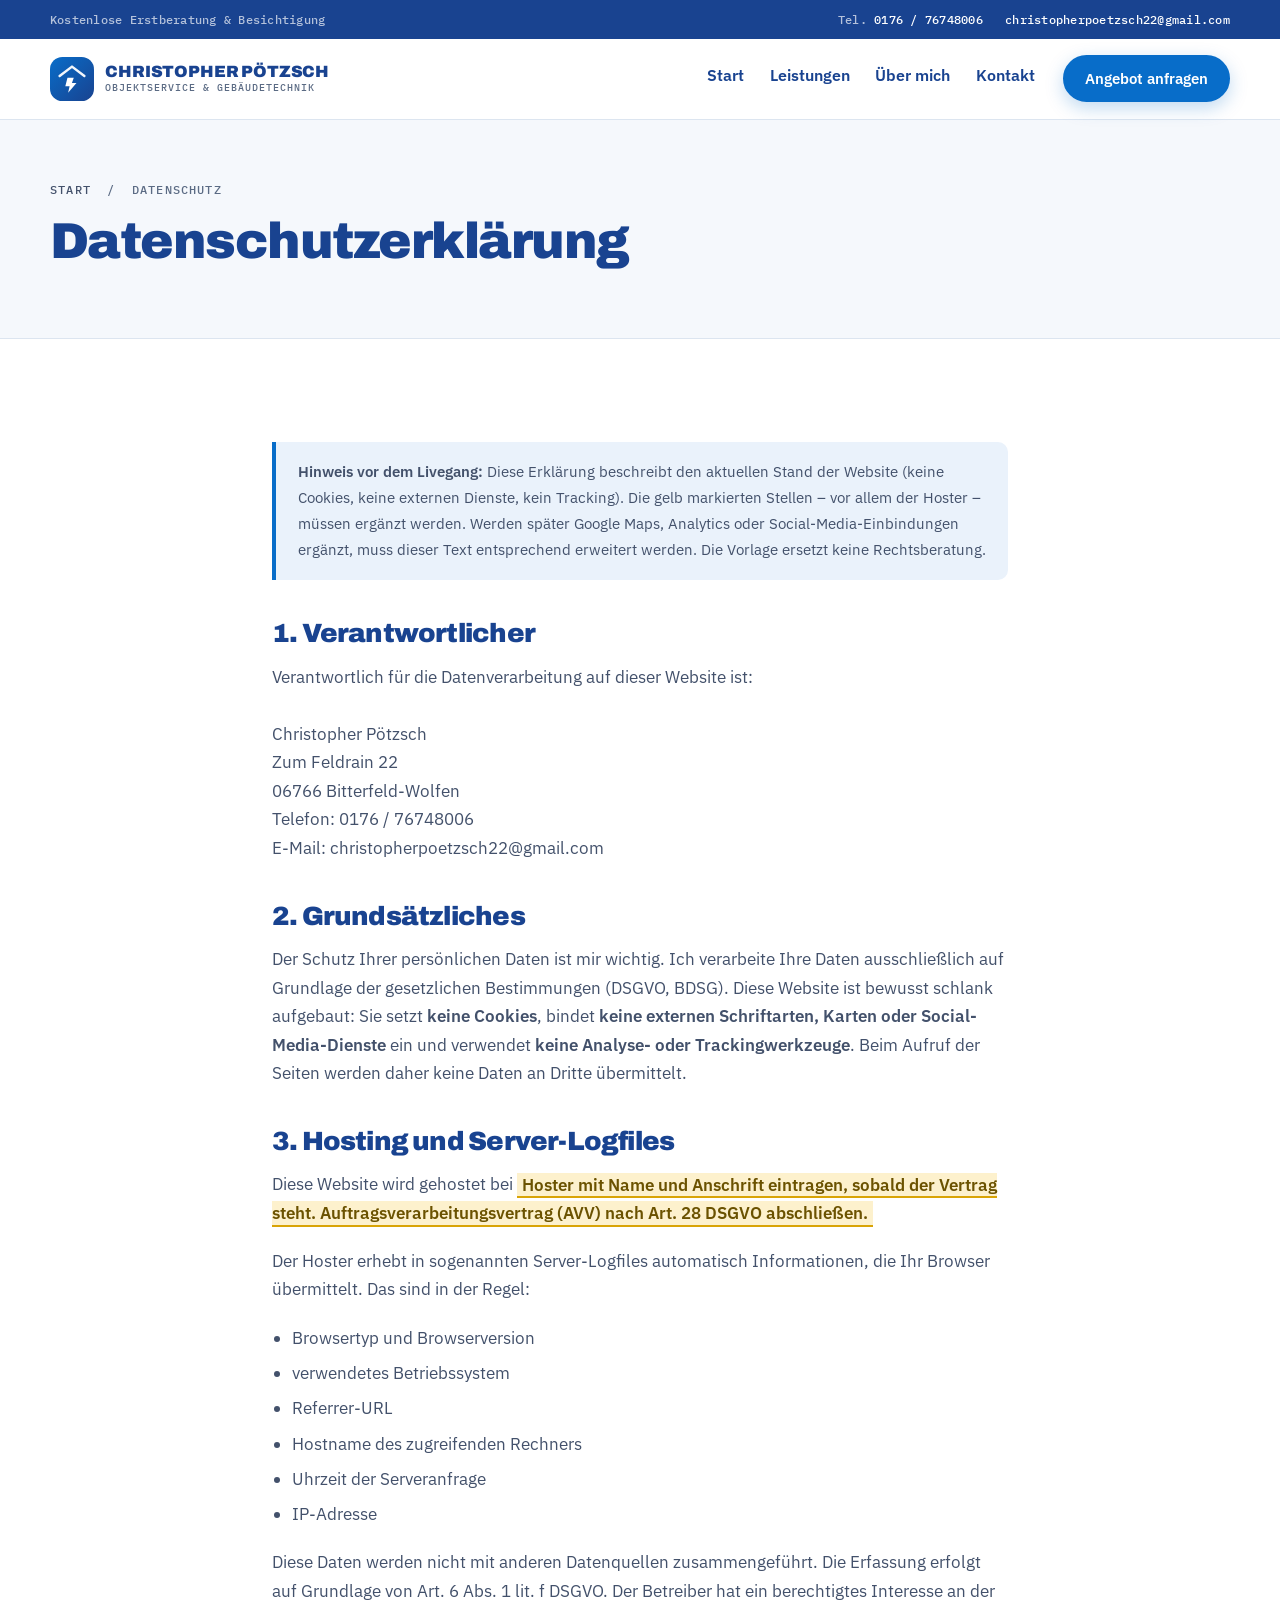
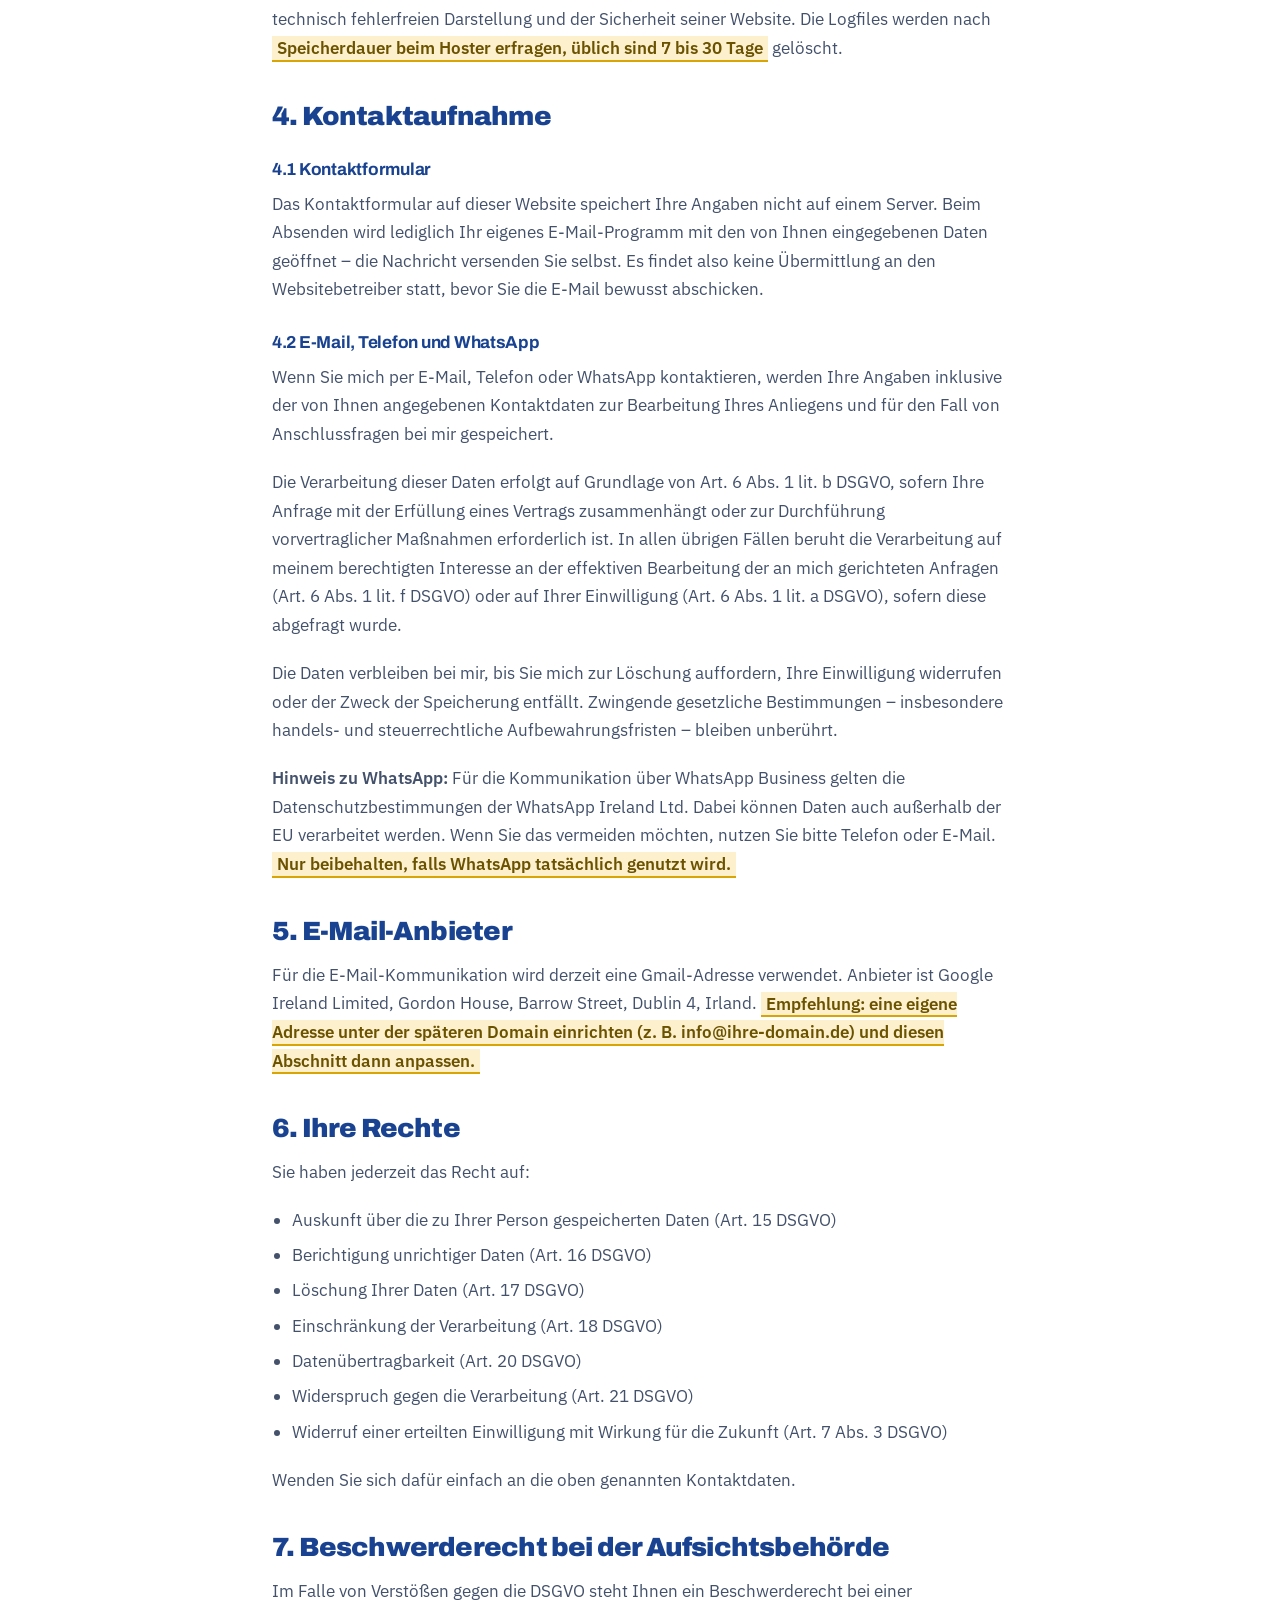
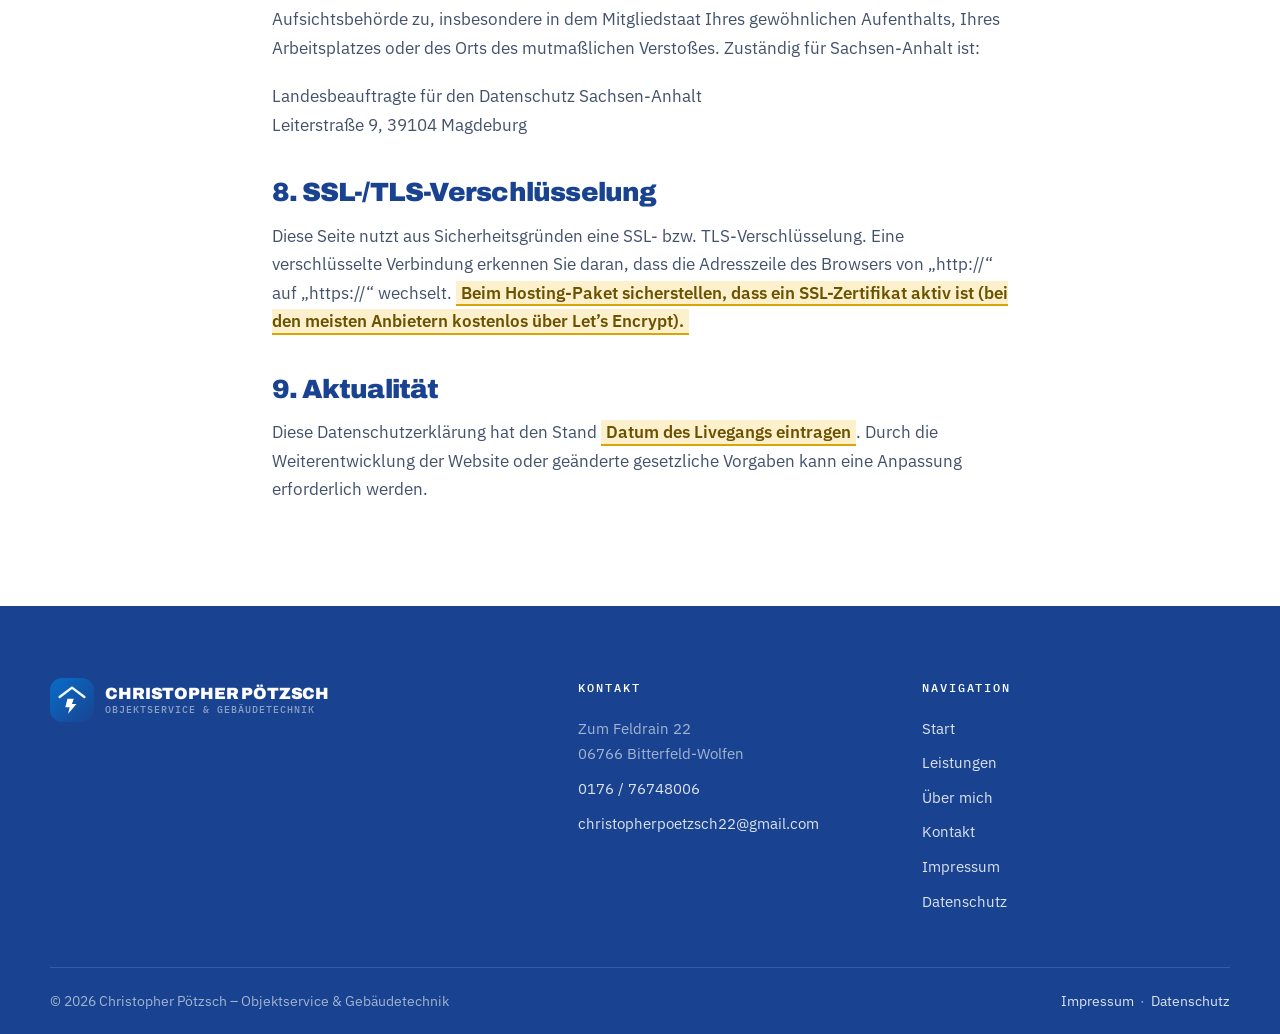
==== commit b1950539: "feat: refresh website with logo blue visual system" ====
--- a/datenschutz.html
+++ b/datenschutz.html
@@ -6,7 +6,7 @@
 <title>Datenschutzerklärung – Christopher Pötzsch | Objektservice &amp; Gebäudetechnik</title>
 <meta name="description" content="Informationen zur Verarbeitung personenbezogener Daten nach DSGVO.">
 <meta name="robots" content="noindex, follow">
-<meta name="theme-color" content="#12211a">
+<meta name="theme-color" content="#194390">
 <link rel="icon" href="assets/img/logo.svg" type="image/svg+xml">
 <script>document.documentElement.classList.add('js');</script>
 <link rel="stylesheet" href="assets/css/style.css">
--- a/assets/css/style.css
+++ b/assets/css/style.css
@@ -2,7 +2,7 @@
    Christopher Pötzsch – Objektservice & Gebäudetechnik
    Handgeschrieben, keine externen Verbindungen (DSGVO).
 
-   Gestaltung: helle Grundfläche, kräftige Akzente.
+   Gestaltung: helle Grundfläche, kräftige Blauakzente aus dem Markenlogo.
    Schrift  : Archivo (Überschriften, erinnert an Fahrzeug- und Bauschilder)
               IBM Plex Sans (Fließtext), IBM Plex Mono (Labels, technische Daten)
    Signatur : der Gewerke-Block – vier Felder, die zu einem Block verbunden
@@ -55,25 +55,31 @@
 
 /* --- Tokens --------------------------------------------------------------- */
 :root {
-  --green: #46941f;          /* Text- und Linienakzent (kontraststark auf Weiß) */
-  --green-bright: #58bd35;   /* Flächen, Buttons */
-  --green-dark: #33711a;
-  --tint: #ecf5e5;           /* zarte grüne Fläche */
-  --tint-deep: #dcecd0;
-
-  --ink: #12211a;            /* Überschriften, Fußbereich */
-  --body: #4b5751;
-  --muted: #7d8a83;
-
-  --line: #e1e7dc;
-  --line-strong: #c6d0c0;
-  --wash: #f5f7f2;           /* Sektionsfläche, leicht warm */
+  --blue-primary: #194390;   /* Deep royal blue — primary anchor */
+  --blue-accent: #086DC9;    /* Saturated vivid blue — energetic highlight */
+  --blue-mid: #5073AA;       /* Steel blue — bridge tone */
+  --blue-light: #739CC9;     /* Soft sky blue — light end of the swoosh */
+
+  /* Legacy aliases keep the existing component vocabulary stable. */
+  --green: var(--blue-primary);
+  --green-bright: var(--blue-accent);
+  --green-dark: #123875;
+  --tint: #eaf2fb;
+  --tint-deep: #dce9f7;
+
+  --ink: var(--blue-primary); /* Überschriften, Fußbereich */
+  --body: #43516b;
+  --muted: #5b6b84;
+
+  --line: #dce5f0;
+  --line-strong: #bdcde1;
+  --wash: #f5f8fc;           /* Sektionsfläche, leicht blau */
   --white: #ffffff;
 
   --r: 16px;
   --r-sm: 10px;
-  --shadow: 0 8px 26px rgba(18, 33, 26, .07);
-  --shadow-lift: 0 16px 40px rgba(18, 33, 26, .11);
+  --shadow: 0 8px 26px rgba(25, 67, 144, .09);
+  --shadow-lift: 0 16px 40px rgba(25, 67, 144, .14);
 
   --wrap: 1180px;
   --gap: clamp(1.5rem, 3.5vw, 2.75rem);
@@ -151,8 +157,8 @@
   transition: background-color .18s var(--ease), border-color .18s var(--ease),
               color .18s var(--ease), transform .18s var(--ease), box-shadow .18s var(--ease);
 }
-.btn--primary { background: var(--green-bright); color: #fff; border-color: var(--green-bright); box-shadow: 0 6px 18px rgba(88, 189, 53, .28); }
-.btn--primary:hover { background: var(--green-dark); border-color: var(--green-dark); color: #fff; transform: translateY(-2px); box-shadow: 0 10px 24px rgba(51, 113, 26, .3); }
+.btn--primary { background: var(--green-bright); color: #fff; border-color: var(--green-bright); box-shadow: 0 6px 18px rgba(8, 109, 201, .25); }
+.btn--primary:hover { background: var(--green-dark); border-color: var(--green-dark); color: #fff; transform: translateY(-2px); box-shadow: 0 10px 24px rgba(18, 56, 117, .3); }
 .btn--outline { border-color: var(--line-strong); color: var(--ink); background: #fff; }
 .btn--outline:hover { border-color: var(--ink); color: var(--ink); transform: translateY(-2px); }
 .btn--sm { min-height: 44px; padding: .55rem 1.25rem; font-size: .94rem; }
@@ -198,7 +204,7 @@
   .nav {
     position: fixed; inset: 0 0 0 auto; width: min(88vw, 330px);
     flex-direction: column; align-items: stretch; justify-content: flex-start; gap: 1.5rem;
-    padding: 6.5rem 1.5rem 2rem; background: #fff; box-shadow: -12px 0 40px rgba(18, 33, 26, .14);
+    padding: 6.5rem 1.5rem 2rem; background: #fff; box-shadow: -12px 0 40px rgba(25, 67, 144, .14);
     transform: translateX(103%); transition: transform .28s var(--ease); overflow-y: auto;
   }
   body.nav-open .nav { transform: translateX(0); }
@@ -211,7 +217,9 @@
 /* --- Hero ----------------------------------------------------------------- */
 .hero {
   position: relative; overflow: hidden;
-  background: var(--wash);
+  background:
+    radial-gradient(circle at 84% 12%, rgba(115, 156, 201, .18), transparent 31%),
+    linear-gradient(116deg, #f5f8fc 0%, #fff 62%);
   border-bottom: 1px solid var(--line);
   padding-block: clamp(2.75rem, 6vw, 5rem);
 }
@@ -228,6 +236,12 @@
 .hero__badges svg { flex: none; width: 19px; height: 19px; margin-top: .22rem; color: var(--green-bright); }
 
 .hero__media { position: relative; }
+.hero__media::before {
+  content: ''; position: absolute; z-index: 0; inset: 1.1rem -1rem -1rem 1.1rem;
+  border: 1px solid rgba(80, 115, 170, .24);
+  border-radius: calc(var(--r) + 6px);
+  transform: rotate(2.5deg);
+}
 .hero__card {
   position: relative; z-index: 2;
   background: var(--ink); color: rgba(255, 255, 255, .74);
@@ -235,7 +249,7 @@
   max-width: 21rem; margin: -3rem 0 0 auto;
   box-shadow: var(--shadow-lift);
 }
-.hero__card .label { display: block; font-family: 'Plex Mono', monospace; font-size: .7rem; letter-spacing: .16em; text-transform: uppercase; color: var(--green-bright); margin-bottom: .45rem; }
+.hero__card .label { display: block; font-family: 'Plex Mono', monospace; font-size: .7rem; letter-spacing: .16em; text-transform: uppercase; color: #fff; margin-bottom: .45rem; }
 .hero__card .tel { display: block; font-family: 'Archivo', sans-serif; font-weight: 900; font-size: 1.6rem; letter-spacing: -.02em; color: #fff; margin-bottom: .35rem; }
 .hero__card .tel:hover { color: var(--green-bright); }
 .hero__card small { font-size: .86rem; line-height: 1.5; display: block; }
@@ -307,19 +321,31 @@
 .factbox { background: var(--tint); border-radius: var(--r); padding: clamp(1.5rem, 2.8vw, 2.1rem); }
 .factbox--plain { background: #fff; border: 1px solid var(--line); }
 .factbox h3 { font-family: 'Plex Mono', monospace; font-size: .74rem; font-weight: 500; letter-spacing: .16em; text-transform: uppercase; color: var(--green-dark); margin-bottom: 1.1rem; }
-.factbox__row { display: flex; flex-wrap: wrap; align-items: baseline; justify-content: space-between; gap: .3rem 1rem; padding: .72rem 0; border-bottom: 1px solid rgba(18, 33, 26, .1); font-size: .95rem; }
+.factbox__row { display: flex; flex-wrap: wrap; align-items: baseline; justify-content: space-between; gap: .3rem 1rem; padding: .72rem 0; border-bottom: 1px solid rgba(25, 67, 144, .12); font-size: .95rem; }
 .factbox__row:last-child { border-bottom: 0; padding-bottom: 0; }
 .factbox__row strong { color: var(--ink); font-weight: 600; text-align: right; }
 
-/* Bildplatzhalter – durch echte Fotos ersetzen */
+/* Reale Betriebsfotos mit ruhiger, technischer Rahmung. */
 .media-slot {
-  display: grid; place-items: center; min-height: 300px;
-  border: 2px dashed var(--line-strong); border-radius: var(--r);
-  background: #fff; color: var(--muted); text-align: center; padding: 2rem;
-  font-size: .88rem; line-height: 1.55;
-}
-.media-slot span { display: block; font-weight: 600; color: var(--body); margin-bottom: .3rem; }
+  position: relative; display: grid; place-items: end start; min-height: 300px;
+  overflow: hidden; border: 1px solid rgba(25, 67, 144, .18); border-radius: var(--r);
+  background: var(--blue-primary); color: #fff; text-align: left;
+  box-shadow: var(--shadow);
+}
+.media-slot::after {
+  content: ''; position: absolute; inset: 0;
+  background: linear-gradient(180deg, transparent 48%, rgba(15, 34, 75, .78) 100%);
+  pointer-events: none;
+}
+.media-slot img { position: absolute; inset: 0; width: 100%; height: 100%; object-fit: cover; }
+.media-slot span { position: relative; z-index: 1; display: block; max-width: 80%; padding: 1.25rem 1.4rem 1.35rem; font-weight: 600; color: #fff; margin: 0; }
 .media-slot--hero { min-height: clamp(280px, 36vw, 400px); }
+.media-slot--hero img { object-position: 58% 25%; }
+
+.service-photo { position: relative; height: clamp(300px, 28vw, 390px); margin: 0; overflow: hidden; border-radius: var(--r); background: var(--blue-primary); box-shadow: var(--shadow); }
+.service-photo::after { content: ''; position: absolute; inset: 0; background: linear-gradient(180deg, transparent 52%, rgba(15, 34, 75, .78)); pointer-events: none; }
+.service-photo img { width: 100%; height: 100%; object-fit: cover; }
+.service-photo figcaption { position: absolute; z-index: 1; right: 1.3rem; bottom: 1.15rem; left: 1.3rem; color: #fff; font-weight: 600; }
 
 /* --- Ablauf: echte Reihenfolge, deshalb nummeriert ------------------------ */
 .steps { display: grid; gap: 1rem; }
@@ -391,7 +417,7 @@
 .field textarea { min-height: 140px; resize: vertical; }
 .field input:focus, .field select:focus, .field textarea:focus {
   outline: none; background: #fff; border-color: var(--green-bright);
-  box-shadow: 0 0 0 3px rgba(88, 189, 53, .18);
+  box-shadow: 0 0 0 3px rgba(8, 109, 201, .18);
 }
 .field--check { flex-direction: row; align-items: flex-start; gap: .7rem; }
 .field--check input { width: 22px; height: 22px; min-height: 0; flex: none; margin-top: .2rem; accent-color: var(--green-bright); }
@@ -424,6 +450,7 @@
 /* --- Leistungsdetails ------------------------------------------------------ */
 .service-block { scroll-margin-top: 100px; }
 .service-block + .service-block { margin-top: var(--section-y); }
+.service-block__aside { display: grid; gap: 1rem; }
 .service-block__tag { display: block; font-family: 'Plex Mono', monospace; font-size: .74rem; font-weight: 500; letter-spacing: .16em; text-transform: uppercase; color: var(--green); margin-bottom: .7rem; }
 .check-list { list-style: none; padding: 0; margin: 1.4rem 0 0; display: grid; gap: .6rem; }
 @media (min-width: 620px) { .check-list { grid-template-columns: repeat(2, 1fr); } }
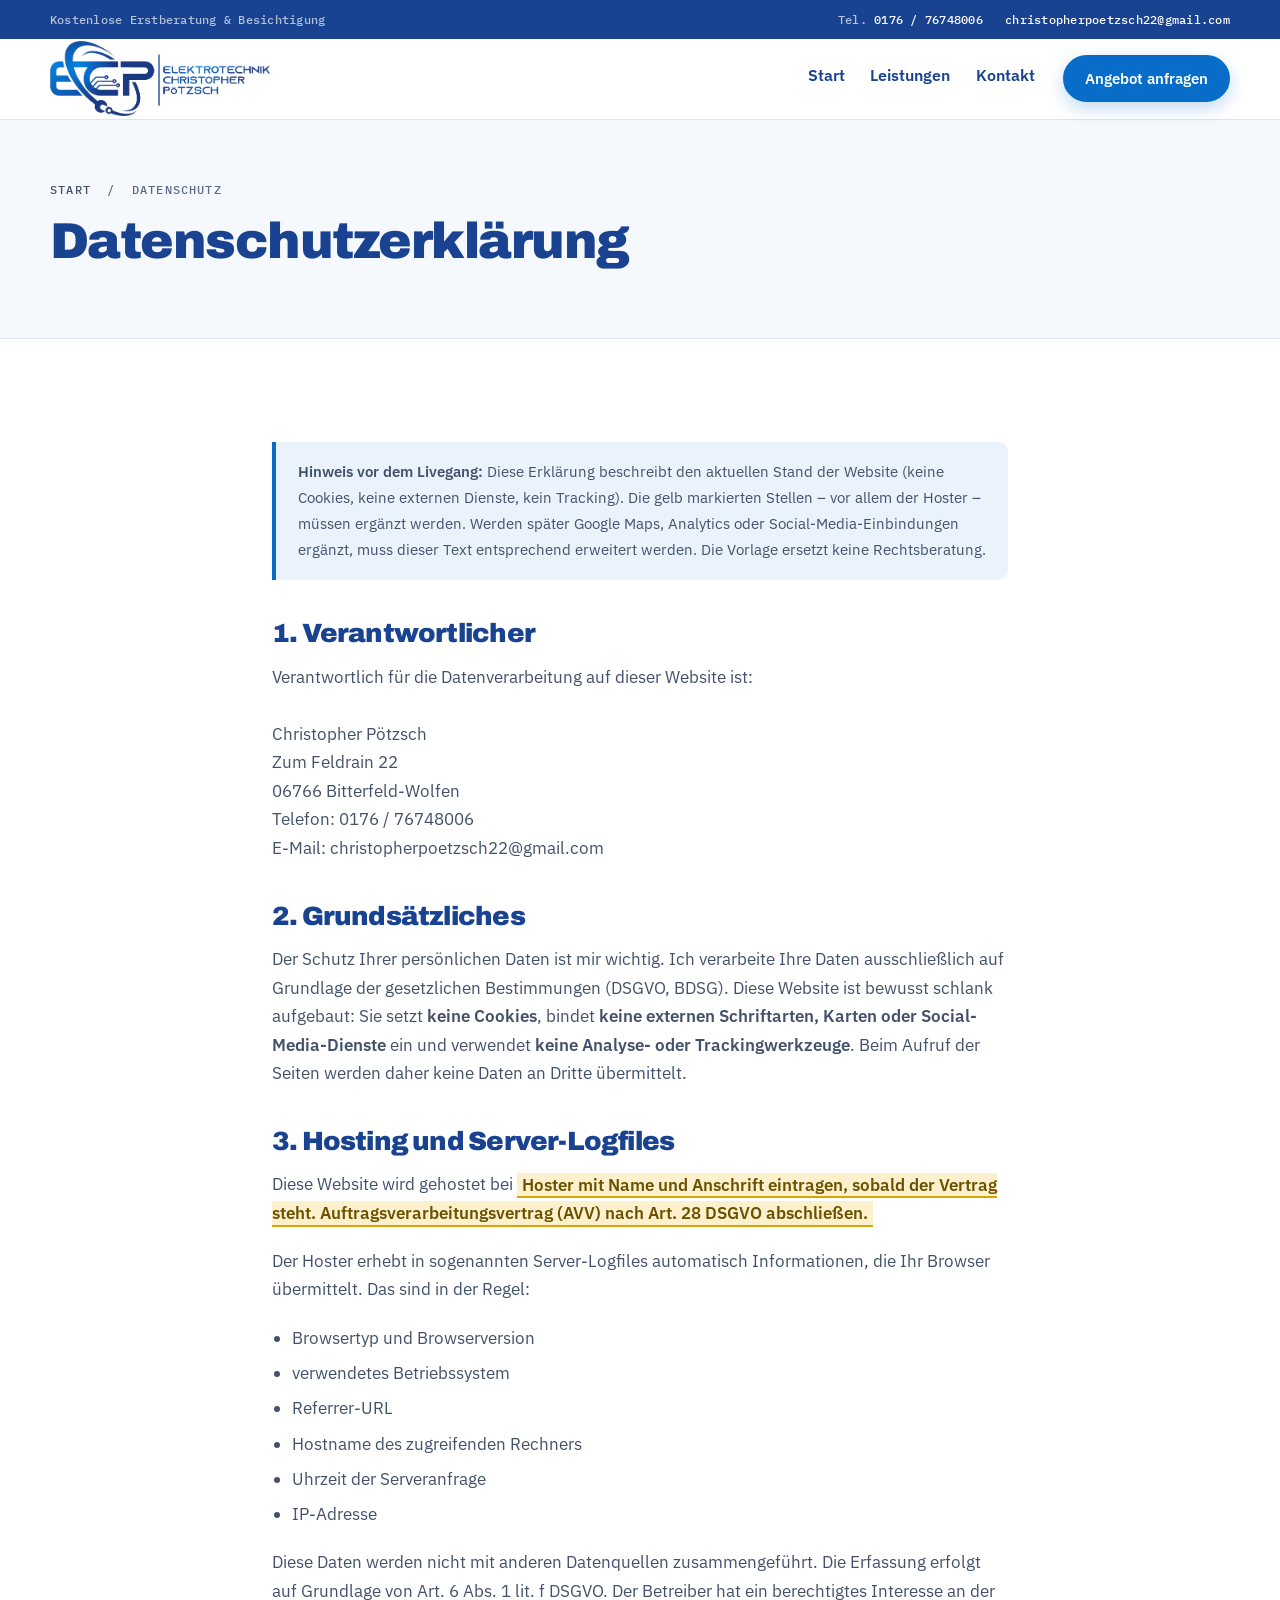
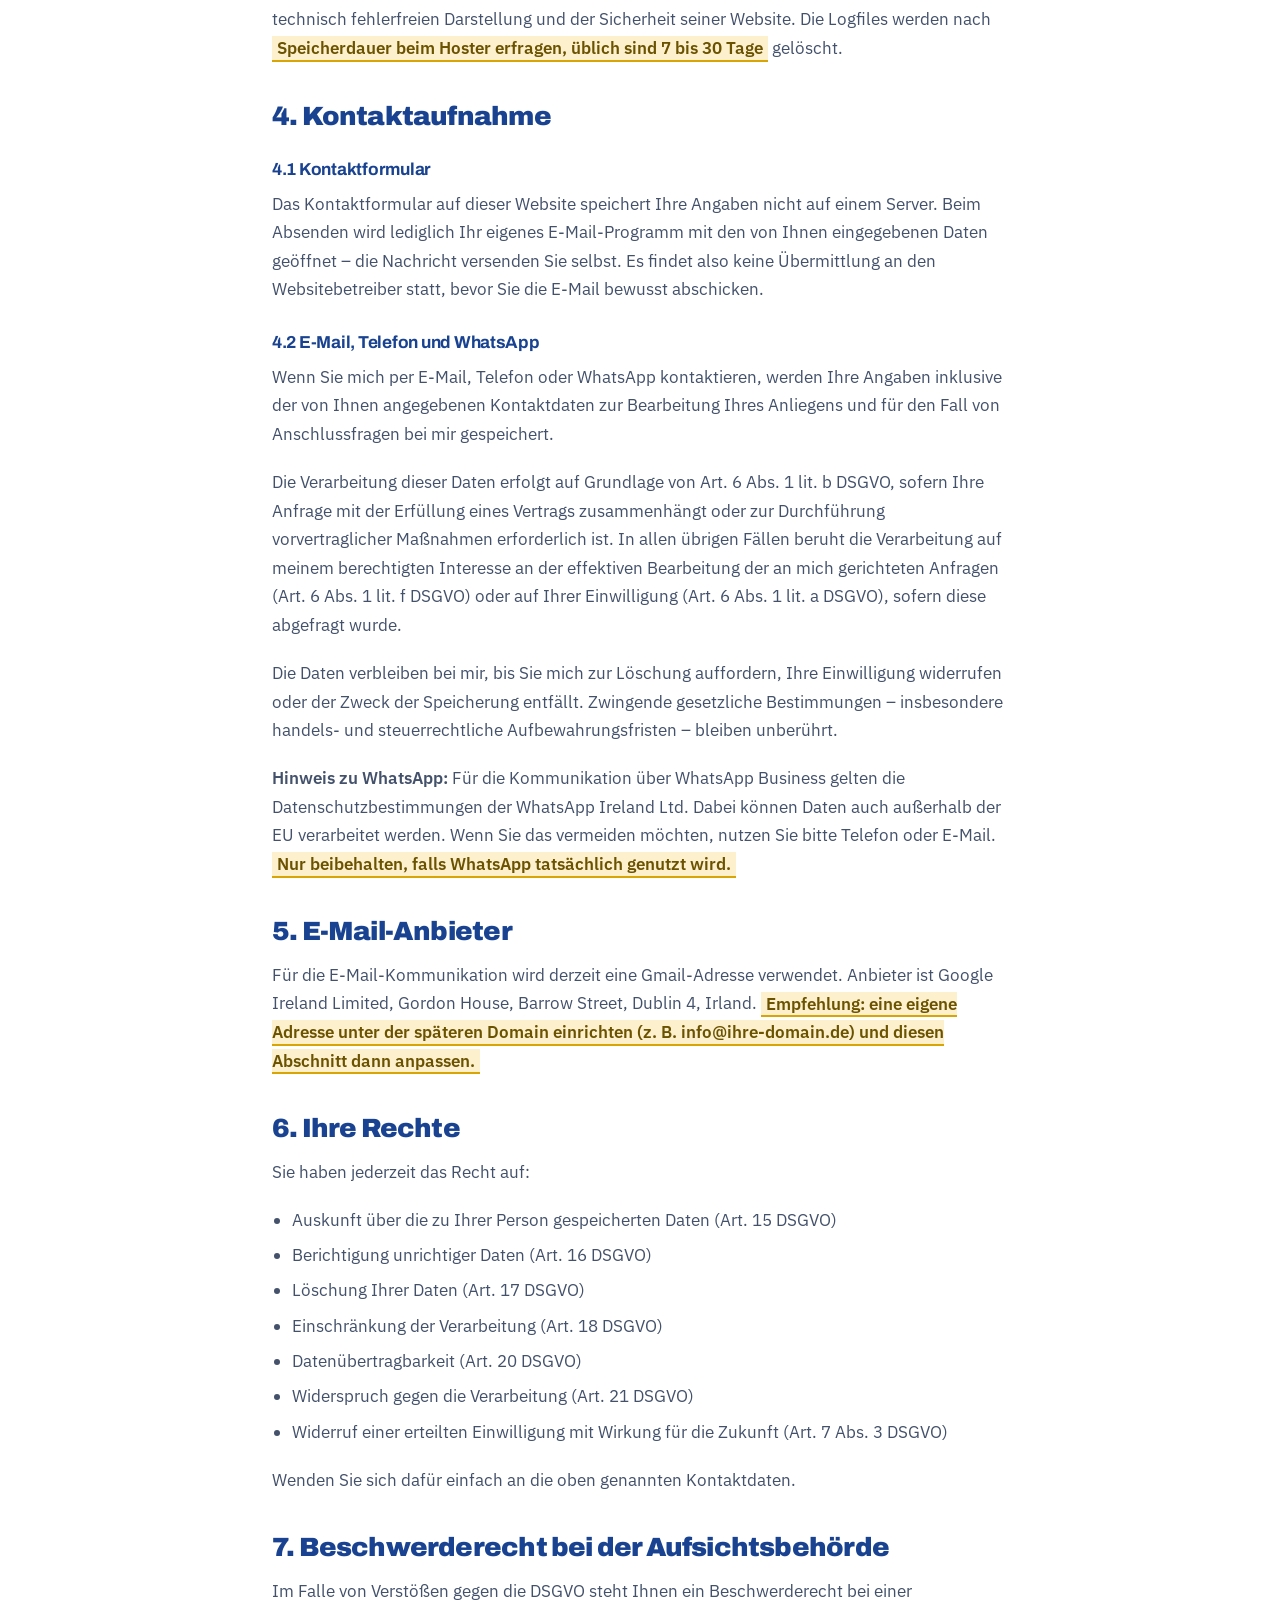
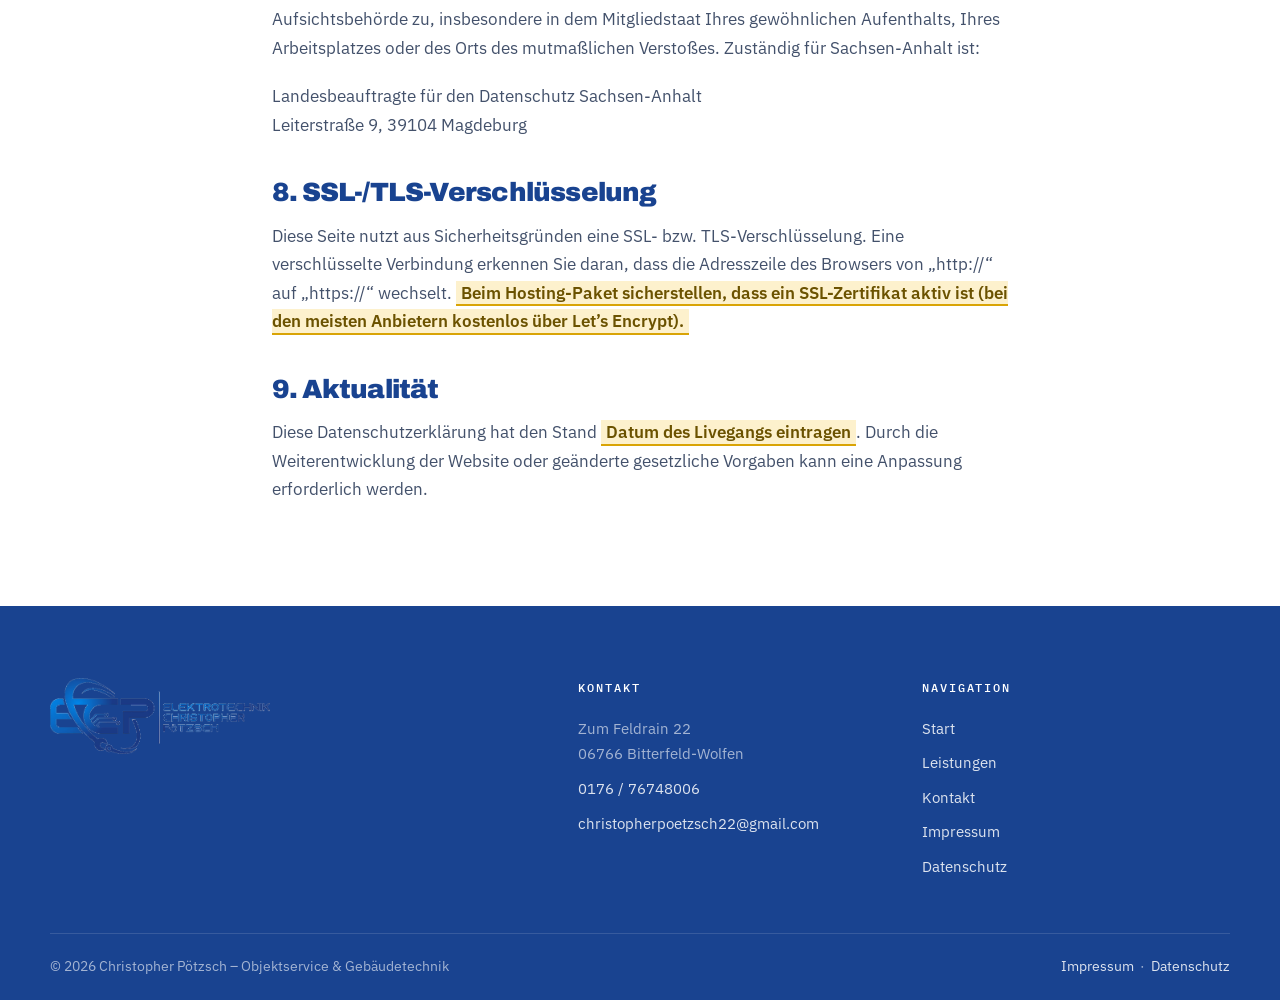
==== commit 178cdfb0: "feat: remove standalone about page" ====
--- a/datenschutz.html
+++ b/datenschutz.html
@@ -26,7 +26,7 @@
 
 <header class="header">
   <div class="wrap header__inner">
-    <a class="logo" href="index.html">
+    <a class="logo" href="index.html" aria-label="Elektrotechnik Christopher Pötzsch">
       <img class="logo__mark" src="assets/img/logo.svg" alt="" width="44" height="44">
       <span class="logo__text">
         <span class="logo__name">Christopher Pötzsch</span>
@@ -40,7 +40,6 @@
       <ul class="nav__list">
         <li><a href="index.html">Start</a></li>
         <li><a href="leistungen.html">Leistungen</a></li>
-        <li><a href="ueber-mich.html">Über mich</a></li>
         <li><a href="kontakt.html">Kontakt</a></li>
       </ul>
       <a class="btn btn--primary btn--sm" href="kontakt.html">Angebot anfragen</a>
@@ -214,7 +213,7 @@
 <footer class="footer">
   <div class="wrap footer__grid">
     <div>
-      <a class="logo" href="index.html">
+      <a class="logo" href="index.html" aria-label="Elektrotechnik Christopher Pötzsch">
         <img class="logo__mark" src="assets/img/logo.svg" alt="" width="44" height="44">
         <span class="logo__text">
           <span class="logo__name">Christopher Pötzsch</span>
@@ -235,7 +234,6 @@
       <ul>
         <li><a href="index.html">Start</a></li>
         <li><a href="leistungen.html">Leistungen</a></li>
-        <li><a href="ueber-mich.html">Über mich</a></li>
         <li><a href="kontakt.html">Kontakt</a></li>
         <li><a href="impressum.html">Impressum</a></li>
         <li><a href="datenschutz.html">Datenschutz</a></li>
--- a/assets/css/style.css
+++ b/assets/css/style.css
@@ -186,6 +186,15 @@
 .logo__name { font-family: 'Archivo', sans-serif; font-weight: 900; font-size: 1.02rem; letter-spacing: -.01em; text-transform: uppercase; }
 .logo__sub { font-family: 'Plex Mono', monospace; font-size: .63rem; letter-spacing: .1em; text-transform: uppercase; color: var(--muted); }
 @media (max-width: 400px) { .logo__sub { display: none; } }
+
+@media (min-width: 921px) {
+  .logo__mark {
+    width: 220px;
+    height: auto;
+    content: url('../img/logo-wordmark.png');
+  }
+  .logo__text { display: none; }
+}
 
 .nav { display: flex; align-items: center; gap: 1.75rem; }
 .nav__list { display: flex; align-items: center; gap: 1.6rem; list-style: none; margin: 0; padding: 0; }
